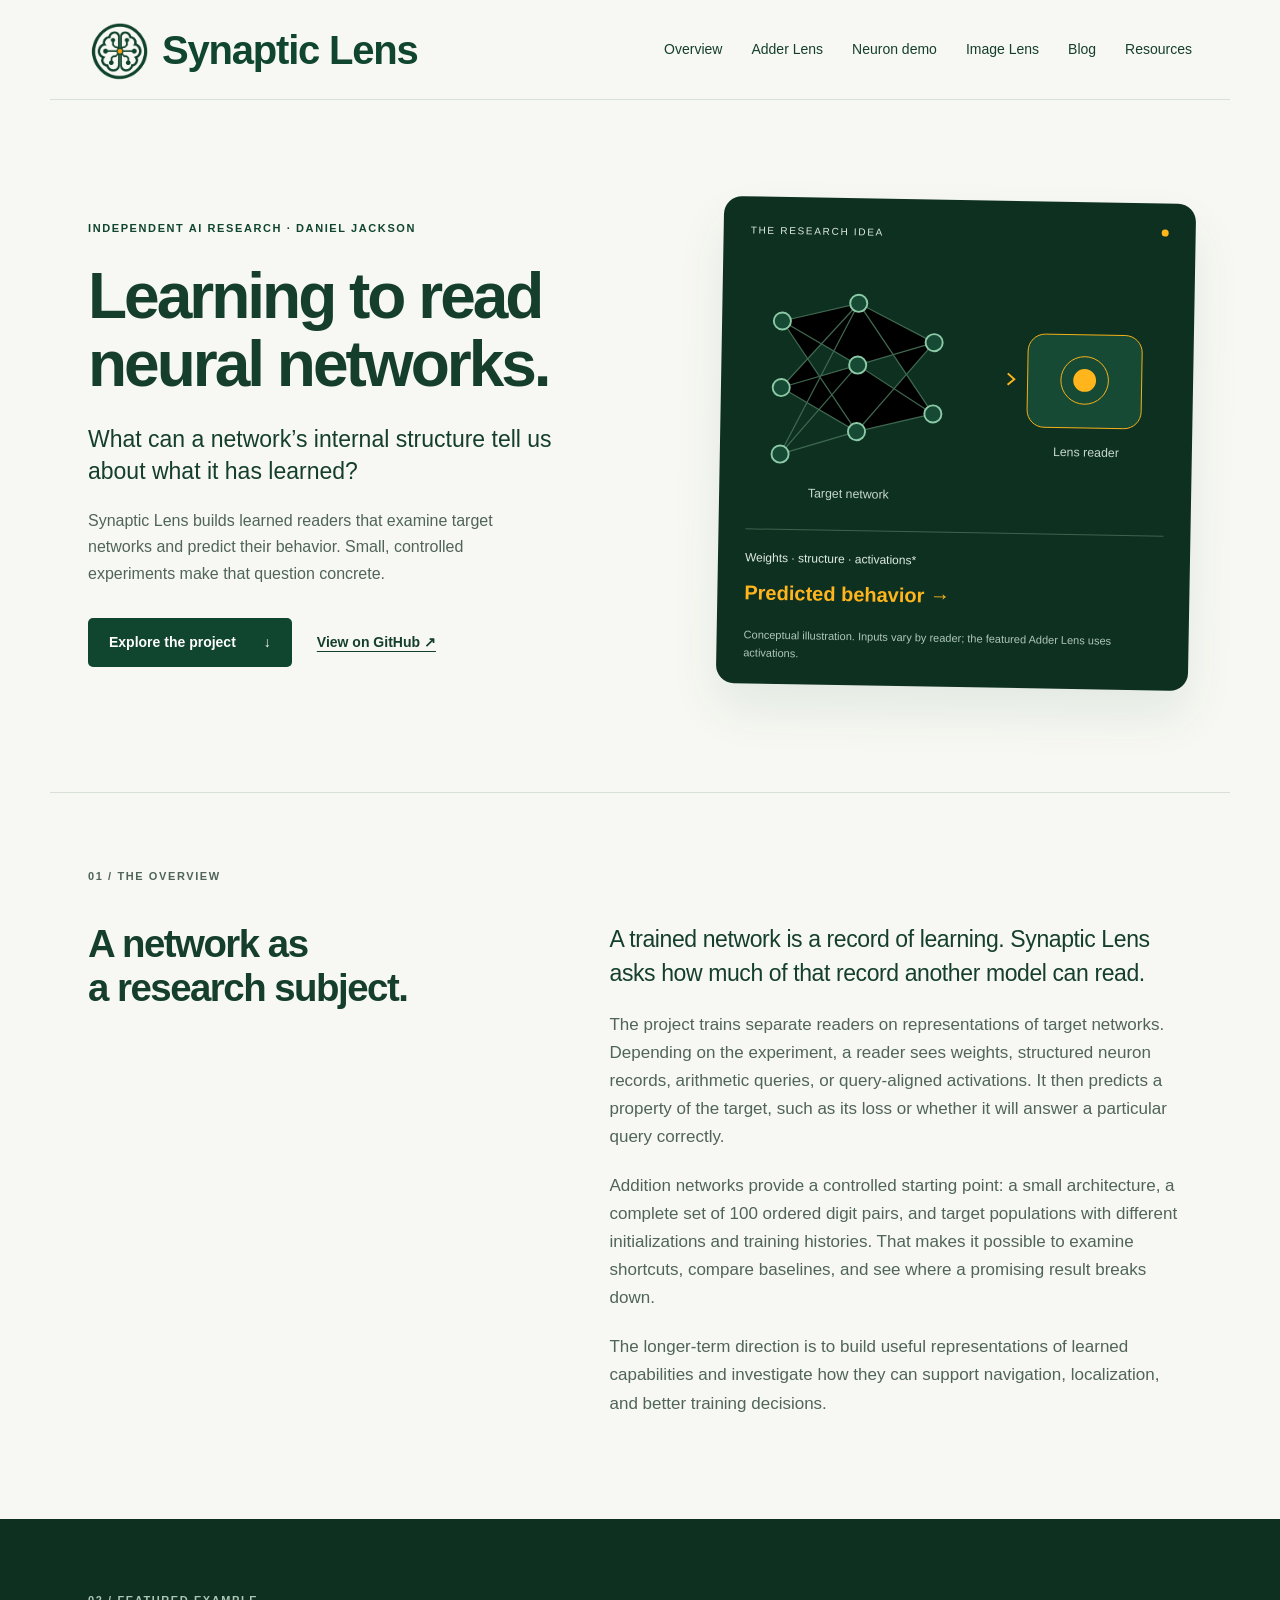
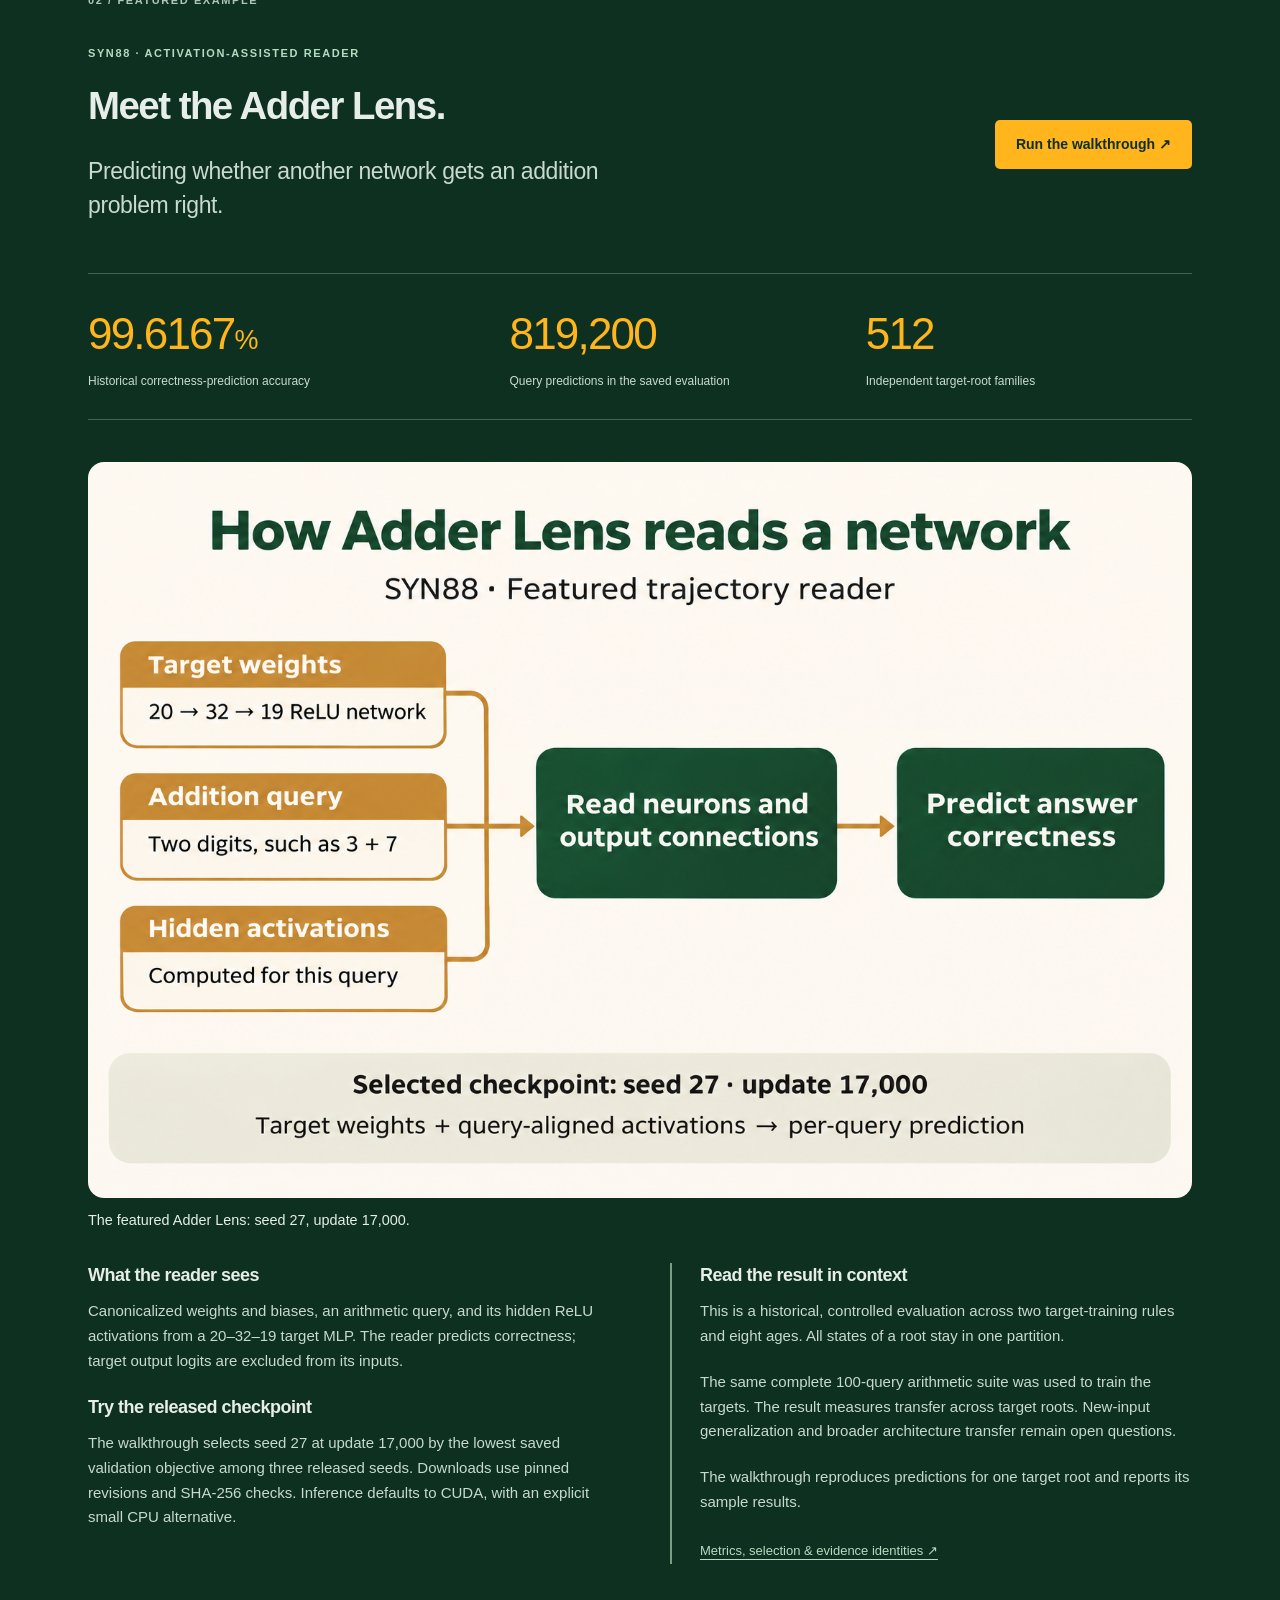
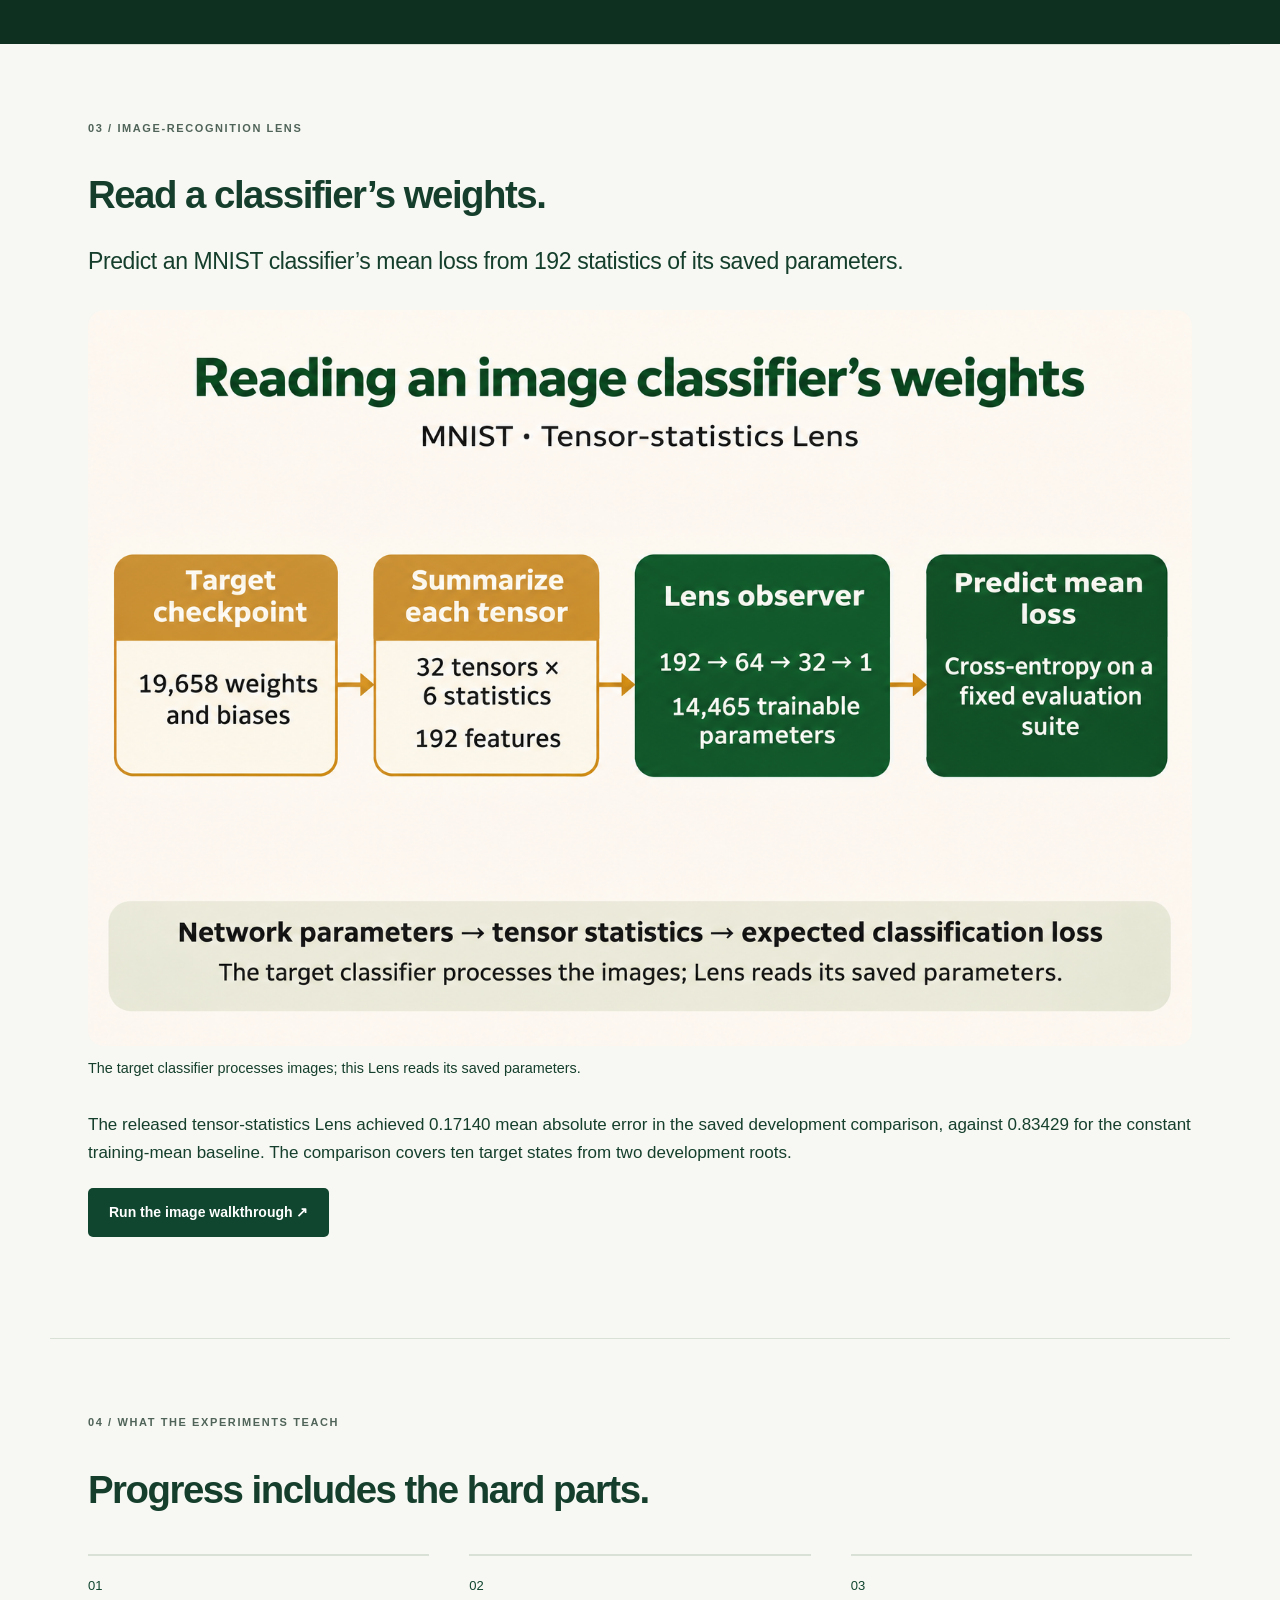
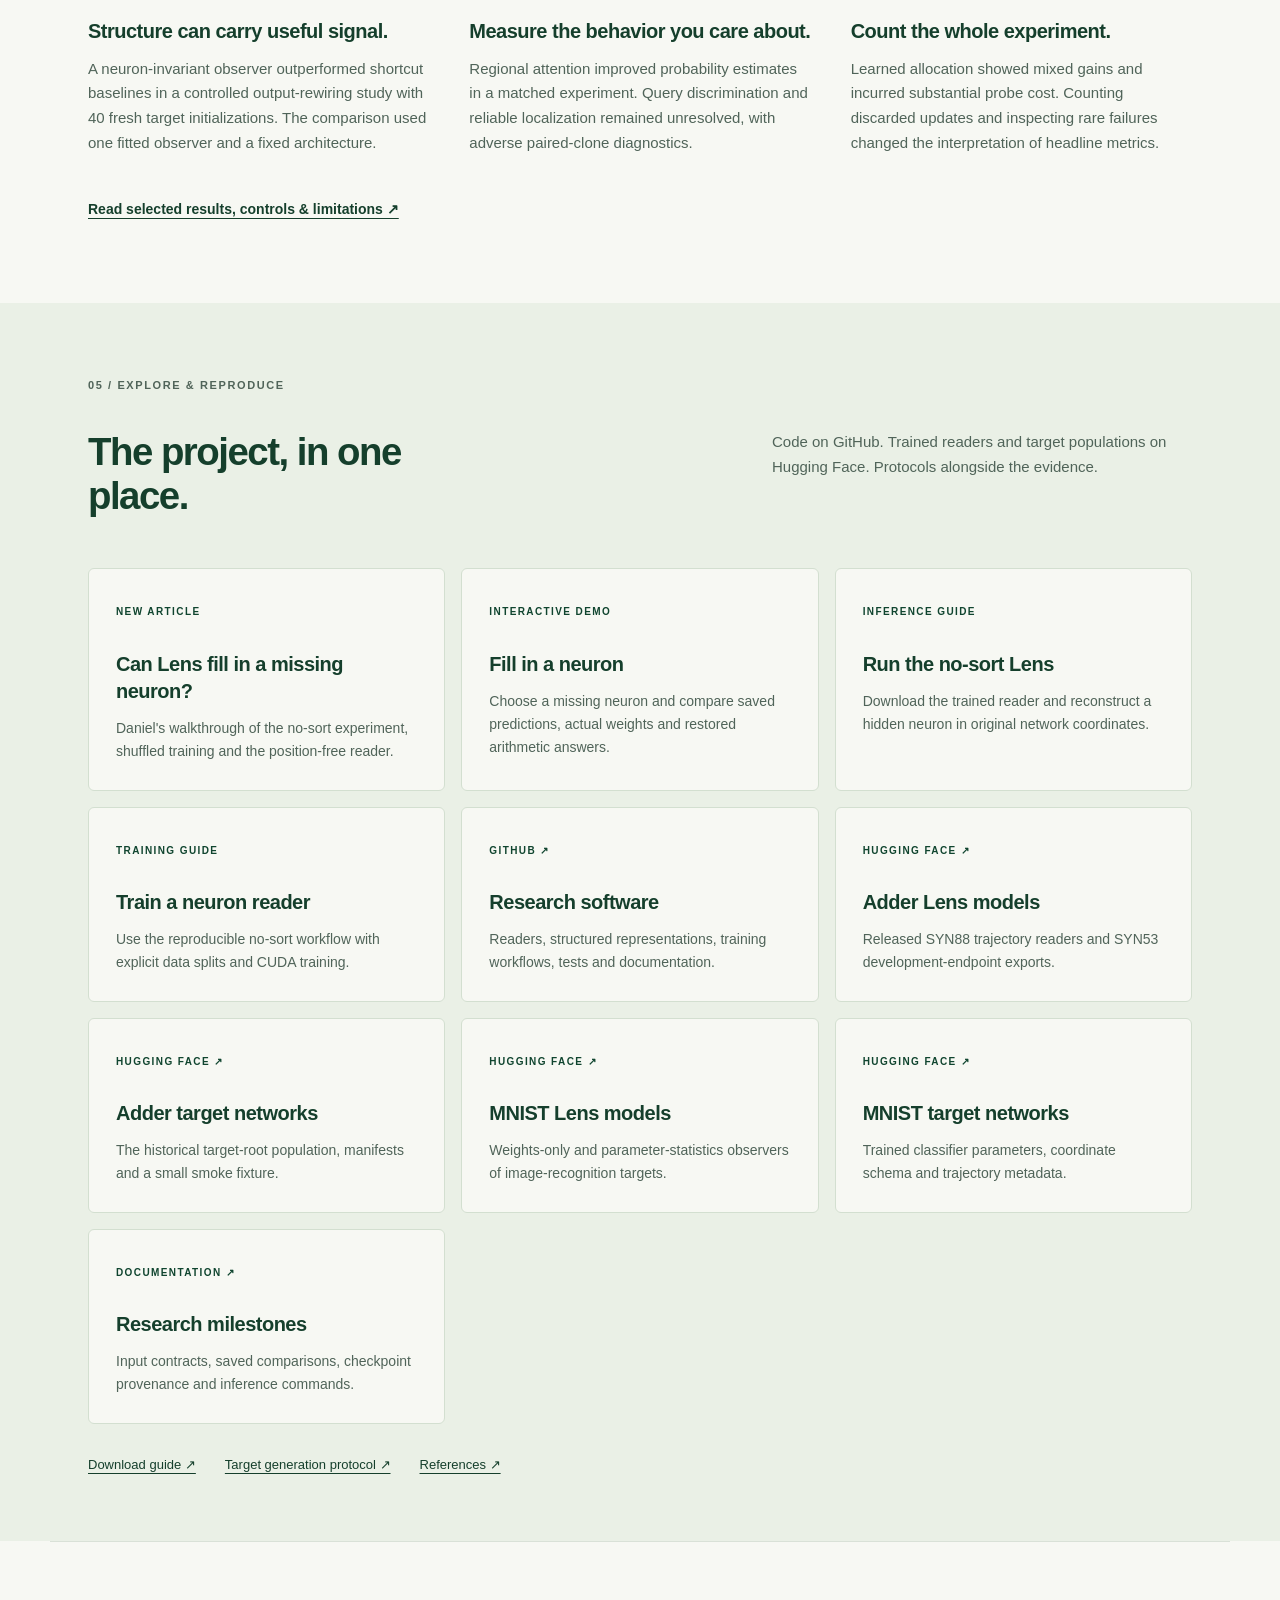
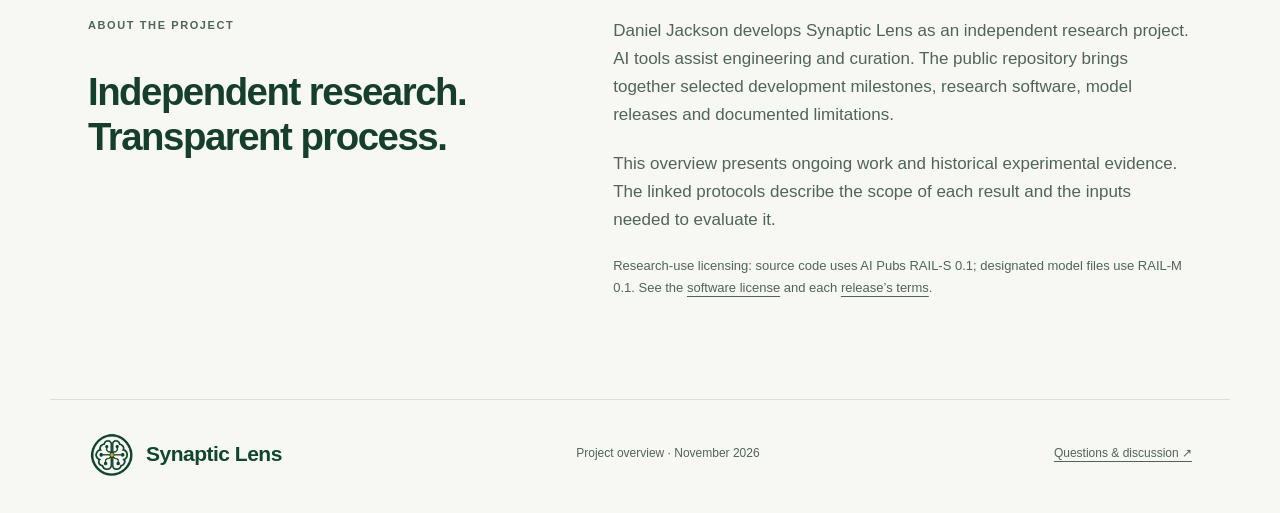
==== site/index.html @ a7ddbc0a "Move public website source, blog and demos into dedicated repository" ====
<!doctype html>
<html lang="en"><head><meta charset="utf-8"><meta name="viewport" content="width=device-width, initial-scale=1"><meta name="description" content="Synaptic Lens is Daniel Jackson’s independent research project studying what neural networks reveal about their own capabilities. Explore the research, trained readers, and reproducible examples."><meta name="theme-color" content="#10452f"><title>Synaptic Lens · Learning to read neural networks</title><link rel="icon" type="image/png" href="assets/synaptic-lens-dark-green-brain-logo.png"><link rel="stylesheet" href="assets/site.css?v=examples-1"><link rel="canonical" href="https://danielrjackson.github.io/synaptic-lens/">
<meta property="og:type" content="website">
<meta property="og:site_name" content="Synaptic Lens">
<meta property="og:title" content="Synaptic Lens · Learning to read neural networks">
<meta property="og:description" content="Independent AI research by Daniel Jackson. Explore learned readers, the Adder Lens example, trained models and reproducible experiments.">
<meta property="og:url" content="https://danielrjackson.github.io/synaptic-lens/">
<meta property="og:image" content="https://danielrjackson.github.io/synaptic-lens/assets/synaptic-lens-dark-green-brain-logo.png">
<meta property="og:image:type" content="image/png">
<meta property="og:image:width" content="1254">
<meta property="og:image:height" content="1254">
<meta property="og:image:alt" content="Synaptic Lens dark-green circuit brain with an amber center">
<meta name="twitter:card" content="summary">
<meta name="twitter:title" content="Synaptic Lens · Learning to read neural networks">
<meta name="twitter:description" content="Independent AI research, learned readers and reproducible Adder Lens experiments.">
<meta name="twitter:image" content="https://danielrjackson.github.io/synaptic-lens/assets/synaptic-lens-dark-green-brain-logo.png">
</head>
<body><a class="skip" href="#main">Skip to content</a>
<header class="wrap"><a class="brand" href="#"><img class="brand-logo" src="assets/synaptic-lens-dark-green-brain-logo.png" width="64" height="64" alt="">Synaptic Lens</a><nav aria-label="Main navigation"><a href="#overview">Overview</a><a href="#example">Adder Lens</a><a href="examples/no-sort-neuron.html">Neuron demo</a><a href="#image-example">Image Lens</a><a href="blog/">Blog</a><a href="#resources">Resources</a></nav></header>
<main id="main"><section class="hero wrap"><div><p class="eyebrow">INDEPENDENT AI RESEARCH · DANIEL JACKSON</p><h1>Learning to read<br>neural networks.</h1><p class="lead">What can a network’s internal structure tell us about what it has learned?</p><p class="intro">Synaptic Lens builds learned readers that examine target networks and predict their behavior. Small, controlled experiments make that question concrete.</p><div class="actions"><a class="button" href="#overview">Explore the project <span aria-hidden="true">↓</span></a><a class="text-link" href="https://github.com/danielrjackson/synaptic-lens">View on GitHub ↗</a></div></div>
<div class="diagram" aria-label="Conceptual diagram: target network weights and activations enter a Lens reader, which predicts target behavior"><div class="diagram-head"><span>THE RESEARCH IDEA</span><span class="dot"></span></div><svg viewBox="0 0 440 270" role="img" aria-label="An illustrative network and a separate reader"><defs><linearGradient id="line"><stop stop-color="#8cc9a6"/><stop offset="1" stop-color="#ffb51b"/></linearGradient></defs><g stroke="#3f6850" stroke-width="1.3"><path d="M35 60L115 40 195 80M35 60L115 105 195 80M35 60L115 175 195 80M35 130L115 40 195 155M35 130L115 105 195 155M35 130L115 175 195 155M35 200L115 40M35 200L115 105M35 200L115 175"/></g><g fill="#164a34" stroke="#8cc9a6" stroke-width="2"><circle cx="35" cy="60" r="9"/><circle cx="35" cy="130" r="9"/><circle cx="35" cy="200" r="9"/><circle cx="115" cy="40" r="9"/><circle cx="115" cy="105" r="9"/><circle cx="115" cy="175" r="9"/><circle cx="195" cy="80" r="9"/><circle cx="195" cy="155" r="9"/></g><path d="M223 117H278" stroke="url(#line)" stroke-width="2"/><path d="M273 111L280 117 273 123" fill="none" stroke="#ffb51b" stroke-width="2"/><rect x="294" y="69" width="120" height="98" rx="18" fill="#164a34" stroke="#ffb51b"/><circle cx="354" cy="117" r="25" fill="none" stroke="#ffb51b"/><circle cx="354" cy="117" r="12" fill="#ffb51b"/><g fill="#c8d9cd" font-family="Arial,sans-serif" font-size="13"><text x="65" y="245">Target network</text><text x="322" y="197">Lens reader</text></g></svg><div class="signal"><span>Weights · structure · activations*</span><strong>Predicted behavior →</strong></div><p class="diagram-note">Conceptual illustration. Inputs vary by reader; the featured Adder Lens uses activations.</p></div></section>
<section id="overview" class="section wrap"><div class="section-label">01 / THE OVERVIEW</div><div class="editorial"><h2>A network as<br>a research subject.</h2><div><p class="large">A trained network is a record of learning. Synaptic Lens asks how much of that record another model can read.</p><p>The project trains separate readers on representations of target networks. Depending on the experiment, a reader sees weights, structured neuron records, arithmetic queries, or query-aligned activations. It then predicts a property of the target, such as its loss or whether it will answer a particular query correctly.</p><p>Addition networks provide a controlled starting point: a small architecture, a complete set of 100 ordered digit pairs, and target populations with different initializations and training histories. That makes it possible to examine shortcuts, compare baselines, and see where a promising result breaks down.</p><p>The longer-term direction is to build useful representations of learned capabilities and investigate how they can support navigation, localization, and better training decisions.</p></div></div></section>
<section id="example" class="feature"><div class="wrap"><div class="section-label">02 / FEATURED EXAMPLE</div><div class="feature-top"><div><p class="eyebrow">SYN88 · ACTIVATION-ASSISTED READER</p><h2>Meet the Adder Lens.</h2><p class="large">Predicting whether another network gets an addition problem right.</p></div><a class="button light" href="https://github.com/danielrjackson/synaptic-lens/blob/main/docs/ADDER_EXAMPLE.md">Run the walkthrough ↗</a></div><div class="stats"><div><strong>99.6167<span>%</span></strong><p>Historical correctness-prediction accuracy</p></div><div><strong>819,200</strong><p>Query predictions in the saved evaluation</p></div><div><strong>512</strong><p>Independent target-root families</p></div></div><figure class="workflow"><img src="assets/adder-lens-workflow.png" width="1536" height="1024" loading="lazy" alt="Target weights, an addition query and query-aligned hidden activations enter the SYN88 reader, which predicts answer correctness."><figcaption>The featured Adder Lens: seed 27, update 17,000.</figcaption></figure><div class="feature-details"><div><h3>What the reader sees</h3><p>Canonicalized weights and biases, an arithmetic query, and its hidden ReLU activations from a 20–32–19 target MLP. The reader predicts correctness; target output logits are excluded from its inputs.</p><h3>Try the released checkpoint</h3><p>The walkthrough selects seed 27 at update 17,000 by the lowest saved validation objective among three released seeds. Downloads use pinned revisions and SHA-256 checks. Inference defaults to CUDA, with an explicit small CPU alternative.</p></div><aside class="scope"><h3>Read the result in context</h3><p>This is a historical, controlled evaluation across two target-training rules and eight ages. All states of a root stay in one partition.</p><p>The same complete 100-query arithmetic suite was used to train the targets. The result measures transfer across target roots. New-input generalization and broader architecture transfer remain open questions.</p><p>The walkthrough reproduces predictions for one target root and reports its sample results.</p><a href="https://github.com/danielrjackson/synaptic-lens/blob/main/docs/ADDER_EXAMPLE.md#historical-benchmark-evidence">Metrics, selection &amp; evidence identities ↗</a></aside></div></div></section>
<section id="image-example" class="section wrap"><div class="section-label">03 / IMAGE-RECOGNITION LENS</div><h2>Read a classifier’s weights.</h2><p class="large">Predict an MNIST classifier’s mean loss from 192 statistics of its saved parameters.</p><figure class="workflow"><img src="assets/mnist-statistics-workflow.png" width="1536" height="1024" loading="lazy" alt="A classifier’s 32 parameter tensors become 192 statistics. A 192–64–32–1 Lens predicts mean cross-entropy on a fixed evaluation suite."><figcaption>The target classifier processes images; this Lens reads its saved parameters.</figcaption></figure><p>The released tensor-statistics Lens achieved 0.17140 mean absolute error in the saved development comparison, against 0.83429 for the constant training-mean baseline. The comparison covers ten target states from two development roots.</p><p><a class="button" href="https://github.com/danielrjackson/synaptic-lens/blob/main/docs/IMAGE_EXAMPLE.md">Run the image walkthrough ↗</a></p></section>
<section class="section wrap"><div class="section-label">04 / WHAT THE EXPERIMENTS TEACH</div><h2>Progress includes the hard parts.</h2><div class="findings"><article><span class="number">01</span><h3>Structure can carry useful signal.</h3><p>A neuron-invariant observer outperformed shortcut baselines in a controlled output-rewiring study with 40 fresh target initializations. The comparison used one fitted observer and a fixed architecture.</p></article><article><span class="number">02</span><h3>Measure the behavior you care about.</h3><p>Regional attention improved probability estimates in a matched experiment. Query discrimination and reliable localization remained unresolved, with adverse paired-clone diagnostics.</p></article><article><span class="number">03</span><h3>Count the whole experiment.</h3><p>Learned allocation showed mixed gains and incurred substantial probe cost. Counting discarded updates and inspecting rare failures changed the interpretation of headline metrics.</p></article></div><a class="text-link" href="https://github.com/danielrjackson/synaptic-lens/blob/main/docs/RESULTS.md">Read selected results, controls &amp; limitations ↗</a></section>
<section id="resources" class="resources"><div class="wrap"><div class="section-label">05 / EXPLORE &amp; REPRODUCE</div><div class="resource-header"><h2>The project, in one place.</h2><p>Code on GitHub. Trained readers and target populations on Hugging Face. Protocols alongside the evidence.</p></div><div class="resource-grid"><a class="resource" href="blog/filling-in-a-neuron.html"><span>NEW ARTICLE</span><h3>Can Lens fill in a missing neuron?</h3><p>Daniel's walkthrough of the no-sort experiment, shuffled training and the position-free reader.</p></a><a class="resource" href="examples/no-sort-neuron.html"><span>INTERACTIVE DEMO</span><h3>Fill in a neuron</h3><p>Choose a missing neuron and compare saved predictions, actual weights and restored arithmetic answers.</p></a><a class="resource" href="https://github.com/danielrjackson/synaptic-lens/blob/main/docs/NEURON_COMPLETION.md"><span>INFERENCE GUIDE</span><h3>Run the no-sort Lens</h3><p>Download the trained reader and reconstruct a hidden neuron in original network coordinates.</p></a><a class="resource" href="https://github.com/danielrjackson/synaptic-lens/blob/main/docs/TRAIN_NEURON_COMPLETION.md"><span>TRAINING GUIDE</span><h3>Train a neuron reader</h3><p>Use the reproducible no-sort workflow with explicit data splits and CUDA training.</p></a><a class="resource" href="https://github.com/danielrjackson/synaptic-lens"><span>GITHUB ↗</span><h3>Research software</h3><p>Readers, structured representations, training workflows, tests and documentation.</p></a><a class="resource" href="https://huggingface.co/danielrjackson/synaptic-lens-adder"><span>HUGGING FACE ↗</span><h3>Adder Lens models</h3><p>Released SYN88 trajectory readers and SYN53 development-endpoint exports.</p></a><a class="resource" href="https://huggingface.co/danielrjackson/synaptic-lens-targets-adder"><span>HUGGING FACE ↗</span><h3>Adder target networks</h3><p>The historical target-root population, manifests and a small smoke fixture.</p></a><a class="resource" href="https://huggingface.co/danielrjackson/synaptic-lens-mnist"><span>HUGGING FACE ↗</span><h3>MNIST Lens models</h3><p>Weights-only and parameter-statistics observers of image-recognition targets.</p></a><a class="resource" href="https://huggingface.co/danielrjackson/synaptic-lens-targets-mnist"><span>HUGGING FACE ↗</span><h3>MNIST target networks</h3><p>Trained classifier parameters, coordinate schema and trajectory metadata.</p></a><a class="resource" href="https://github.com/danielrjackson/synaptic-lens/blob/main/docs/milestones/README.md"><span>DOCUMENTATION ↗</span><h3>Research milestones</h3><p>Input contracts, saved comparisons, checkpoint provenance and inference commands.</p></a></div><div class="small-links"><a href="https://github.com/danielrjackson/synaptic-lens/blob/main/docs/DOWNLOADS.md">Download guide ↗</a><a href="https://github.com/danielrjackson/synaptic-lens/blob/main/docs/milestones/syn88-generation.md">Target generation protocol ↗</a><a href="https://github.com/danielrjackson/synaptic-lens/blob/main/docs/REFERENCES.md">References ↗</a></div></div></section>
<section class="section wrap about"><div><div class="section-label">ABOUT THE PROJECT</div><h2>Independent research.<br>Transparent process.</h2></div><div><p>Daniel Jackson develops Synaptic Lens as an independent research project. AI tools assist engineering and curation. The public repository brings together selected development milestones, research software, model releases and documented limitations.</p><p>This overview presents ongoing work and historical experimental evidence. The linked protocols describe the scope of each result and the inputs needed to evaluate it.</p><p class="license">Research-use licensing: source code uses AI Pubs RAIL-S 0.1; designated model files use RAIL-M 0.1. See the <a href="https://github.com/danielrjackson/synaptic-lens/blob/main/LICENSE.md">software license</a> and each <a href="https://github.com/danielrjackson/synaptic-lens/blob/main/docs/ARTIFACTS.md">release’s terms</a>.</p></div></section></main>
<footer class="wrap"><a class="brand" href="#"><img class="brand-logo" src="assets/synaptic-lens-dark-green-brain-logo.png" width="64" height="64" alt="">Synaptic Lens</a><span>Project overview · November 2026</span><a href="https://github.com/danielrjackson/synaptic-lens/issues">Questions &amp; discussion ↗</a></footer>
</body></html>
---- site/assets/site.css ----
:root{--ink:#153f2c;--muted:#506459;--paper:#f7f8f3;--line:#d9e1d7;--teal:#10452f;--dark:#0d3021;--mint:#b5dcc1;--lime:#ffb51b}*{box-sizing:border-box}html{scroll-behavior:smooth;scroll-padding-top:30px}body{margin:0;background:var(--paper);color:var(--ink);font-family:Arial,Helvetica,sans-serif;font-size:17px;line-height:1.65}a{color:inherit;text-underline-offset:4px}a:focus-visible{outline:3px solid #cb8318;outline-offset:5px}.wrap{max-width:1180px;margin:auto;padding-left:38px;padding-right:38px}header{display:flex;align-items:center;justify-content:space-between;min-height:100px;border-bottom:1px solid var(--line);gap:24px}.brand{font-weight:700;letter-spacing:-.5px;font-size:21px;text-decoration:none;white-space:nowrap}.mark{color:var(--teal);font-size:30px;vertical-align:-2px;margin-right:6px}nav{display:flex;gap:29px;font-size:14px}nav a{text-decoration:none}nav a:hover,.text-link:hover{color:var(--teal)}.hero{display:grid;grid-template-columns:1.2fr 1fr;gap:65px;align-items:center;padding-top:100px;padding-bottom:105px}.eyebrow,.section-label{font-size:11px;font-weight:700;letter-spacing:1.6px;line-height:1.6}.eyebrow{color:var(--teal)}h1{font-size:clamp(44px,5vw,64px);letter-spacing:-3px;line-height:1.07;margin:24px 0}h2{font-size:clamp(31px,3vw,40px);letter-spacing:-1.5px;line-height:1.15;margin:0 0 26px}h3{font-size:20px;letter-spacing:-.5px;line-height:1.35;margin:0 0 12px}p{margin:0 0 21px}.lead{font-size:23px;line-height:1.4;max-width:480px}.intro{font-size:16px;color:var(--muted);max-width:450px}.actions{display:flex;align-items:center;gap:25px;margin-top:31px;flex-wrap:wrap}.button{display:inline-flex;gap:28px;align-items:center;justify-content:center;padding:13px 21px;border-radius:5px;background:var(--ink);color:white;text-decoration:none;font-size:14px;font-weight:700}.button:hover{background:var(--teal)}.text-link{font-size:14px;font-weight:700}.diagram{background:var(--dark);border-radius:18px;color:#e1ece3;padding:26px 27px 22px;box-shadow:0 25px 50px #10452f15;transform:rotate(1deg)}.diagram-head{font-size:10px;letter-spacing:1.7px;display:flex;justify-content:space-between}.dot{height:7px;width:7px;background:var(--lime);border-radius:50%}.diagram svg{width:100%;margin-top:24px}.signal{border-top:1px solid #3f624d;padding-top:19px;display:flex;flex-direction:column;gap:8px;font-size:12px}.signal strong{font-size:20px;color:var(--lime)}.diagram-note{font-size:11px;color:#b0c6b7;margin:16px 0 0}.section{padding-top:75px;padding-bottom:80px;border-top:1px solid var(--line)}.section-label{color:var(--muted);margin-bottom:36px}.editorial{display:grid;grid-template-columns:1fr 1.35fr;gap:90px}.editorial p,.about p{color:var(--muted)}.large{font-size:23px;line-height:1.48;letter-spacing:-.4px}.editorial .large{color:var(--ink)}.feature{background:var(--dark);color:#e7eee9;padding:73px 0 80px}.feature .section-label{color:#afc5b6}.feature .eyebrow{color:var(--mint)}.feature-top{display:flex;gap:35px;align-items:center;justify-content:space-between}.feature-top .large{max-width:560px;color:#c9dace}.light{background:var(--lime);color:var(--dark);white-space:nowrap}.light:hover{background:var(--mint)}.stats{display:grid;grid-template-columns:1.2fr 1fr 1fr;border-top:1px solid #43654f;border-bottom:1px solid #43654f;margin:30px 0 42px;padding:29px 0;gap:30px}.stats strong{font-size:44px;letter-spacing:-1.8px;color:var(--lime);font-weight:500;line-height:1.4}.stats strong span{font-size:27px}.stats p{font-size:12px;line-height:1.5;color:#cadbcf;margin:7px 0 0}.feature-details{display:grid;grid-template-columns:1fr 1fr;gap:60px}.feature-details p{font-size:15px;color:#c8dace}.feature-details h3{font-size:18px}.scope{border-left:2px solid #789f85;padding-left:28px}.scope a{font-size:13px;color:var(--mint)}.findings{display:grid;grid-template-columns:repeat(3,1fr);gap:40px;margin:42px 0 18px}.number{display:block;color:var(--teal);font-size:13px;margin-bottom:21px;border-top:2px solid var(--line);padding-top:19px}.findings p{font-size:15px;color:var(--muted)}.resources{background:#eaf0e6;padding:74px 0 65px}.resource-header{display:flex;gap:70px;justify-content:space-between;align-items:start}.resource-header h2{max-width:400px}.resource-header p{max-width:420px;color:var(--muted);font-size:15px}.resource-grid{display:grid;grid-template-columns:repeat(3,1fr);gap:16px;margin-top:24px}.resource{display:block;padding:27px;background:var(--paper);border:1px solid #d3dfd0;text-decoration:none;border-radius:6px;transition:transform .15s,border-color .15s}.resource:hover{transform:translateY(-3px);border-color:var(--teal)}.resource span{font-size:10px;font-weight:700;letter-spacing:1.4px;color:var(--teal)}.resource h3{margin-top:26px}.resource p{font-size:14px;color:var(--muted);margin:0}.small-links{display:flex;gap:29px;flex-wrap:wrap;margin-top:30px;font-size:13px}.about{display:grid;grid-template-columns:1fr 1.3fr;gap:80px}.license{font-size:13px}footer{border-top:1px solid var(--line);display:flex;justify-content:space-between;align-items:center;gap:20px;padding-top:30px;padding-bottom:35px}footer span,footer>a:last-child{font-size:12px;color:var(--muted)}.skip{position:absolute;left:20px;top:-80px;padding:8px;background:white;z-index:2}.skip:focus{top:10px}@media(max-width:850px){.hero{gap:35px;padding-top:65px;padding-bottom:65px}.wrap{padding-left:25px;padding-right:25px}h1{letter-spacing:-2px}.editorial{gap:40px}.feature-top{display:block}.feature-top .button{margin:4px 0 15px}.feature-details{gap:35px}.resource-grid{grid-template-columns:repeat(2,1fr)}.stats strong{font-size:34px}.about{gap:40px}.diagram{padding:20px}.findings{gap:25px}}@media(max-width:620px){body{font-size:16px}header{min-height:112px;flex-direction:column;align-items:flex-start;justify-content:center;gap:12px}nav{gap:25px;font-size:13px}.hero{grid-template-columns:1fr;gap:42px;padding-top:43px;padding-bottom:54px}h1{font-size:48px}.lead{font-size:22px}.diagram{transform:none;max-width:440px;width:100%}.editorial,.feature-details,.about{grid-template-columns:1fr;gap:14px}.section{padding-top:49px;padding-bottom:49px}.section-label{margin-bottom:27px}.feature{padding:50px 0}.stats{grid-template-columns:1fr;gap:22px;padding:22px 0}.stats>div{display:flex;gap:20px;align-items:center;justify-content:space-between}.stats strong{font-size:36px;white-space:nowrap}.stats p{max-width:145px;margin:0}.scope{margin-top:14px;padding-left:20px}.findings{grid-template-columns:1fr;gap:10px;margin-top:29px}.number{margin-bottom:14px}.resource-header{display:block}.resource-grid{grid-template-columns:1fr}.resources{padding:49px 0}.resource{padding:23px}.resource h3{margin-top:16px}.small-links{gap:16px;flex-direction:column}footer{align-items:flex-start;flex-direction:column;padding-top:25px;padding-bottom:28px}.large{font-size:21px}}@media(prefers-reduced-motion:reduce){html{scroll-behavior:auto}.resource{transition:none}}

/* The approved brain mark establishes the forest-green and amber identity. */
.brand{display:inline-flex;align-items:center;gap:10px;color:var(--teal)}.brand-logo{display:block;width:64px;height:64px;object-fit:contain;flex:none}footer .brand-logo{width:48px;height:48px}.button{background:var(--teal)}.button:hover{background:#1b6242}.button.light{background:var(--lime);color:var(--dark)}.button.light:hover{background:#ffd16b}a:focus-visible{outline-color:#a55e00}@media(max-width:620px){header{padding-top:14px;padding-bottom:17px}.brand-logo{width:52px;height:52px}}
/* Balance the wordmark with the full-size brain logo. */
header .brand{font-size:40px;line-height:1.1;letter-spacing:-1.2px}@media(max-width:850px){header{gap:18px}header .brand{font-size:34px}nav{gap:20px}}@media(max-width:620px){header .brand{font-size:32px;letter-spacing:-.9px}}

.workflow { margin: 2rem 0; }
.workflow img { display: block; width: 100%; height: auto; border-radius: 16px; }
.workflow figcaption { margin-top: .75rem; font-size: .9rem; line-height: 1.5; }

nav { flex-wrap: wrap; }
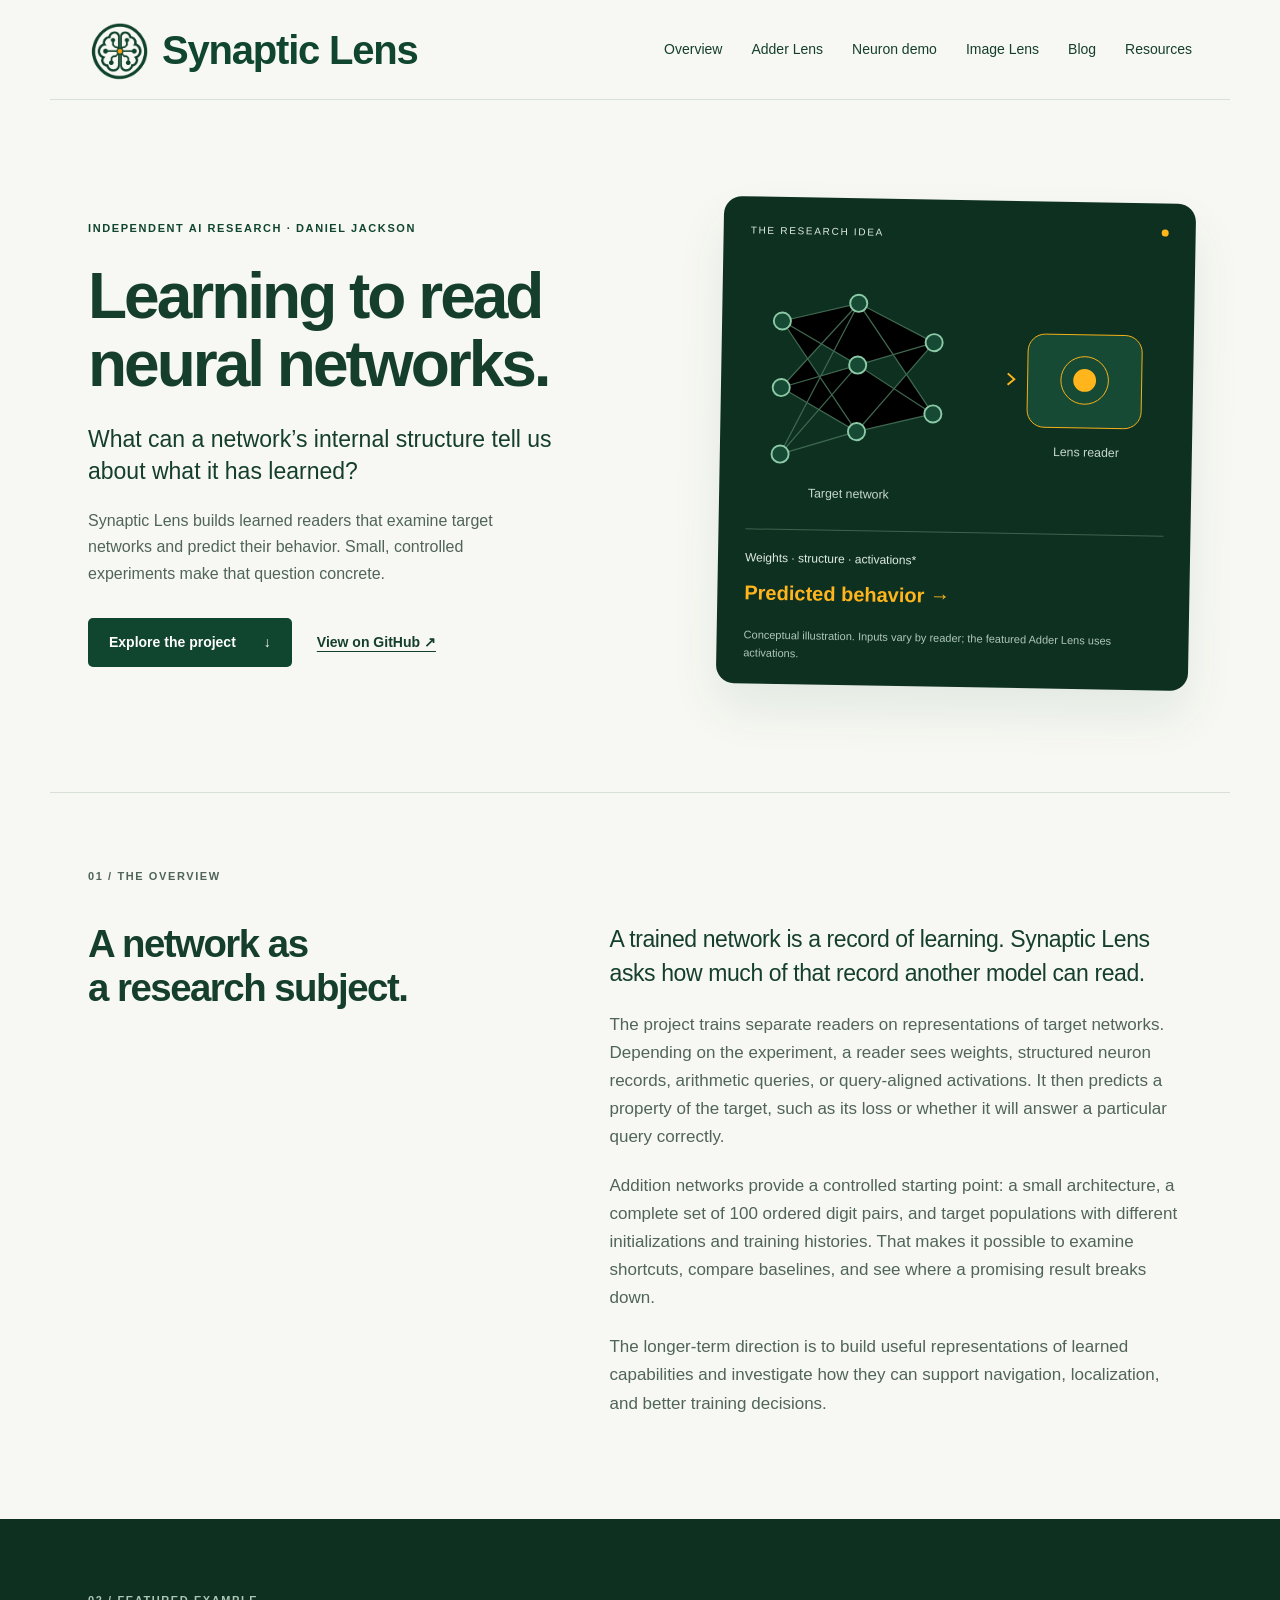
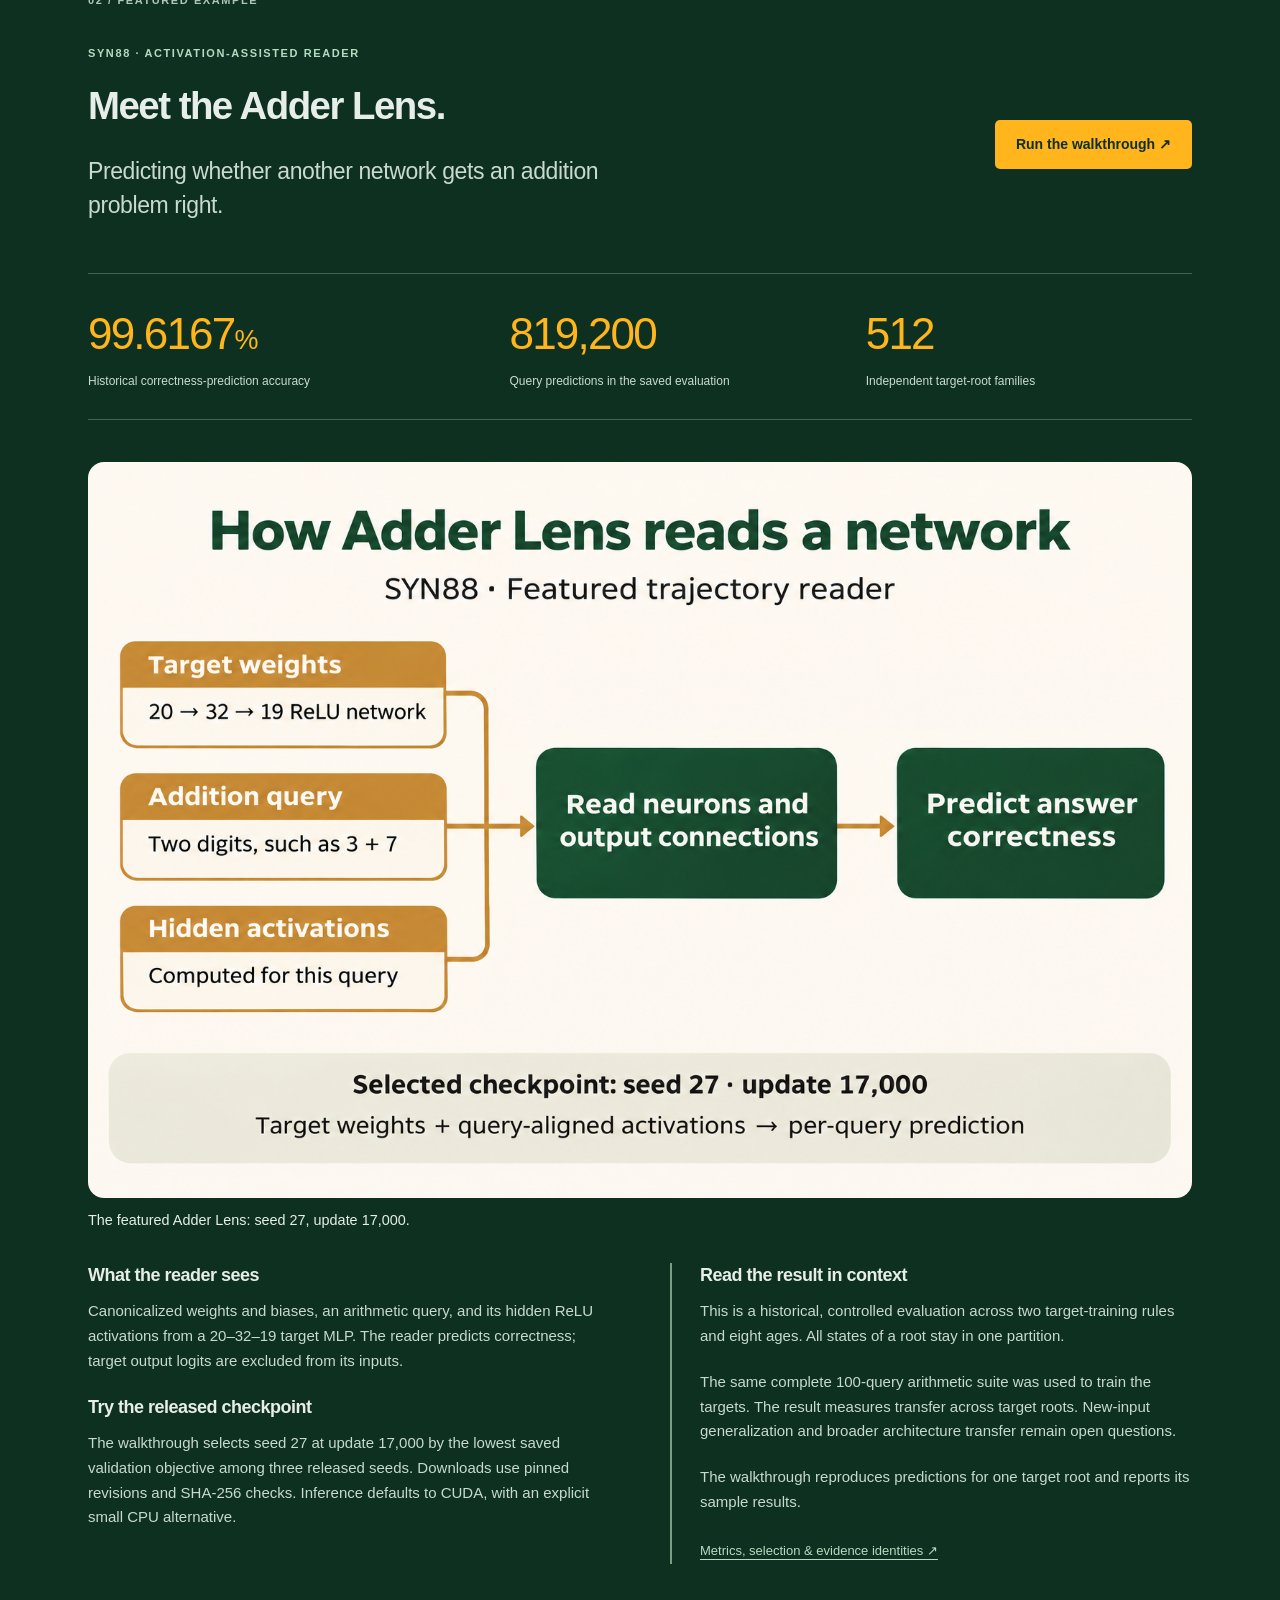
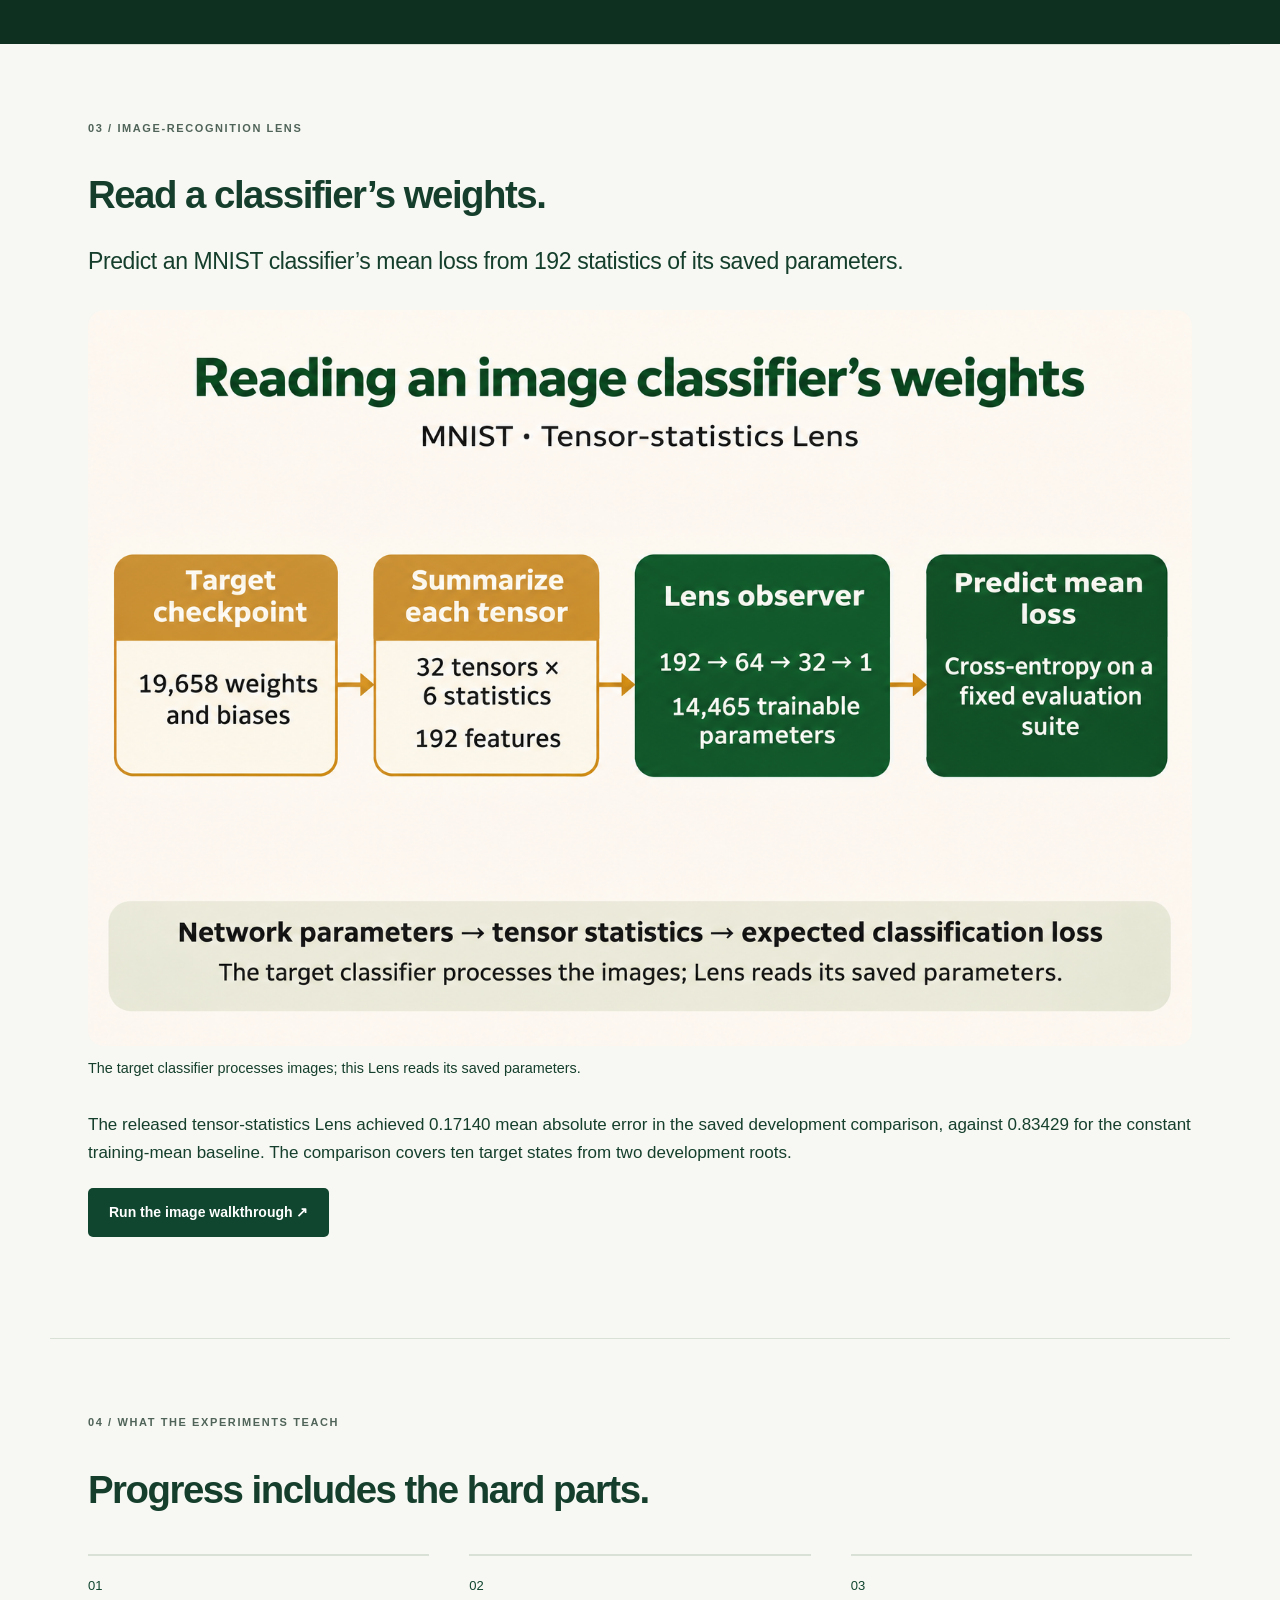
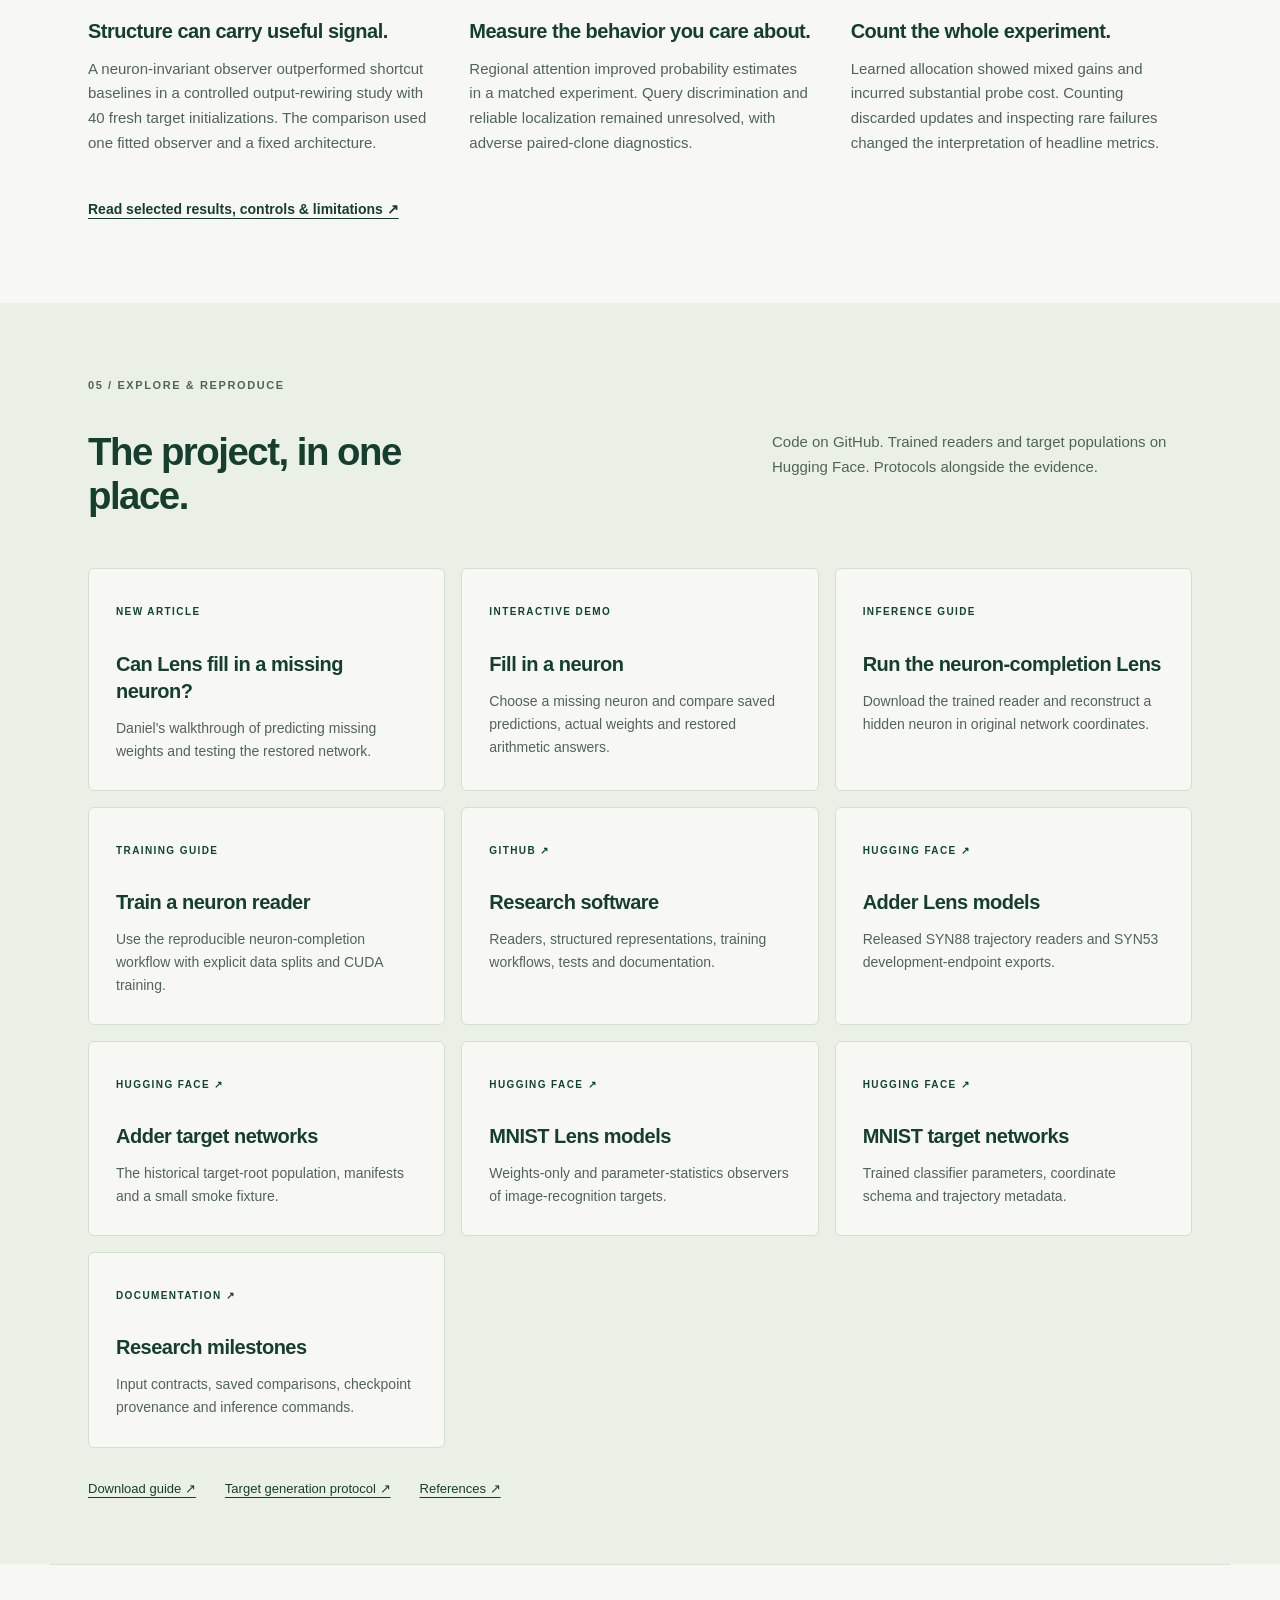
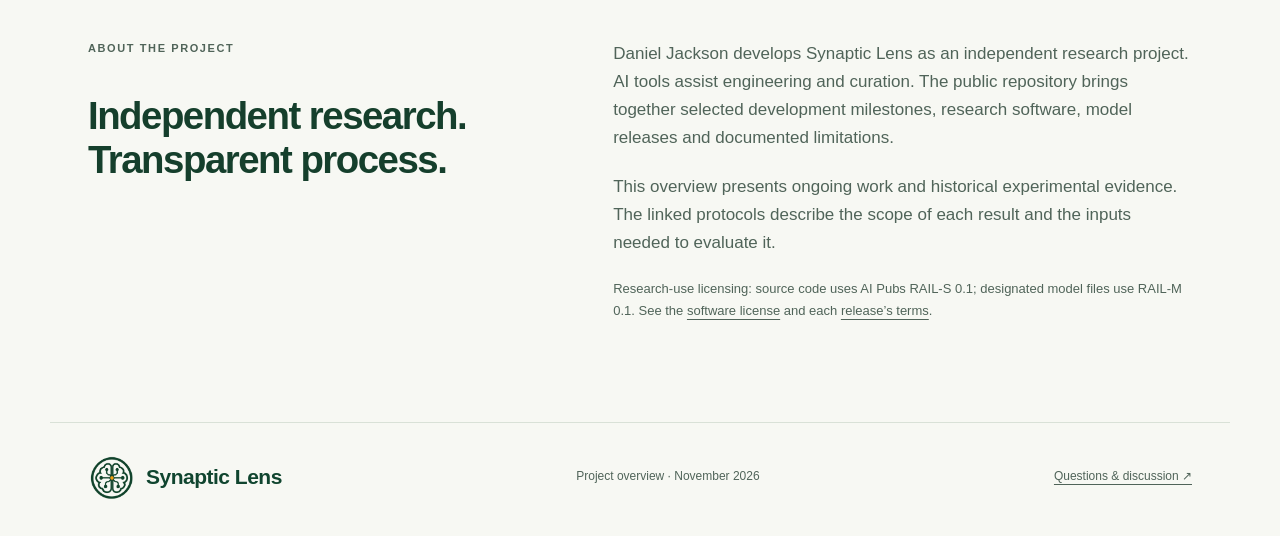
==== commit 511e0033: "Name public demo for neuron prediction and preserve old links" ====
--- a/site/index.html
+++ b/site/index.html
@@ -16,14 +16,14 @@
 <meta name="twitter:image" content="https://danielrjackson.github.io/synaptic-lens/assets/synaptic-lens-dark-green-brain-logo.png">
 </head>
 <body><a class="skip" href="#main">Skip to content</a>
-<header class="wrap"><a class="brand" href="#"><img class="brand-logo" src="assets/synaptic-lens-dark-green-brain-logo.png" width="64" height="64" alt="">Synaptic Lens</a><nav aria-label="Main navigation"><a href="#overview">Overview</a><a href="#example">Adder Lens</a><a href="examples/no-sort-neuron.html">Neuron demo</a><a href="#image-example">Image Lens</a><a href="blog/">Blog</a><a href="#resources">Resources</a></nav></header>
+<header class="wrap"><a class="brand" href="#"><img class="brand-logo" src="assets/synaptic-lens-dark-green-brain-logo.png" width="64" height="64" alt="">Synaptic Lens</a><nav aria-label="Main navigation"><a href="#overview">Overview</a><a href="#example">Adder Lens</a><a href="examples/neuron-completion.html">Neuron demo</a><a href="#image-example">Image Lens</a><a href="blog/">Blog</a><a href="#resources">Resources</a></nav></header>
 <main id="main"><section class="hero wrap"><div><p class="eyebrow">INDEPENDENT AI RESEARCH · DANIEL JACKSON</p><h1>Learning to read<br>neural networks.</h1><p class="lead">What can a network’s internal structure tell us about what it has learned?</p><p class="intro">Synaptic Lens builds learned readers that examine target networks and predict their behavior. Small, controlled experiments make that question concrete.</p><div class="actions"><a class="button" href="#overview">Explore the project <span aria-hidden="true">↓</span></a><a class="text-link" href="https://github.com/danielrjackson/synaptic-lens">View on GitHub ↗</a></div></div>
 <div class="diagram" aria-label="Conceptual diagram: target network weights and activations enter a Lens reader, which predicts target behavior"><div class="diagram-head"><span>THE RESEARCH IDEA</span><span class="dot"></span></div><svg viewBox="0 0 440 270" role="img" aria-label="An illustrative network and a separate reader"><defs><linearGradient id="line"><stop stop-color="#8cc9a6"/><stop offset="1" stop-color="#ffb51b"/></linearGradient></defs><g stroke="#3f6850" stroke-width="1.3"><path d="M35 60L115 40 195 80M35 60L115 105 195 80M35 60L115 175 195 80M35 130L115 40 195 155M35 130L115 105 195 155M35 130L115 175 195 155M35 200L115 40M35 200L115 105M35 200L115 175"/></g><g fill="#164a34" stroke="#8cc9a6" stroke-width="2"><circle cx="35" cy="60" r="9"/><circle cx="35" cy="130" r="9"/><circle cx="35" cy="200" r="9"/><circle cx="115" cy="40" r="9"/><circle cx="115" cy="105" r="9"/><circle cx="115" cy="175" r="9"/><circle cx="195" cy="80" r="9"/><circle cx="195" cy="155" r="9"/></g><path d="M223 117H278" stroke="url(#line)" stroke-width="2"/><path d="M273 111L280 117 273 123" fill="none" stroke="#ffb51b" stroke-width="2"/><rect x="294" y="69" width="120" height="98" rx="18" fill="#164a34" stroke="#ffb51b"/><circle cx="354" cy="117" r="25" fill="none" stroke="#ffb51b"/><circle cx="354" cy="117" r="12" fill="#ffb51b"/><g fill="#c8d9cd" font-family="Arial,sans-serif" font-size="13"><text x="65" y="245">Target network</text><text x="322" y="197">Lens reader</text></g></svg><div class="signal"><span>Weights · structure · activations*</span><strong>Predicted behavior →</strong></div><p class="diagram-note">Conceptual illustration. Inputs vary by reader; the featured Adder Lens uses activations.</p></div></section>
 <section id="overview" class="section wrap"><div class="section-label">01 / THE OVERVIEW</div><div class="editorial"><h2>A network as<br>a research subject.</h2><div><p class="large">A trained network is a record of learning. Synaptic Lens asks how much of that record another model can read.</p><p>The project trains separate readers on representations of target networks. Depending on the experiment, a reader sees weights, structured neuron records, arithmetic queries, or query-aligned activations. It then predicts a property of the target, such as its loss or whether it will answer a particular query correctly.</p><p>Addition networks provide a controlled starting point: a small architecture, a complete set of 100 ordered digit pairs, and target populations with different initializations and training histories. That makes it possible to examine shortcuts, compare baselines, and see where a promising result breaks down.</p><p>The longer-term direction is to build useful representations of learned capabilities and investigate how they can support navigation, localization, and better training decisions.</p></div></div></section>
 <section id="example" class="feature"><div class="wrap"><div class="section-label">02 / FEATURED EXAMPLE</div><div class="feature-top"><div><p class="eyebrow">SYN88 · ACTIVATION-ASSISTED READER</p><h2>Meet the Adder Lens.</h2><p class="large">Predicting whether another network gets an addition problem right.</p></div><a class="button light" href="https://github.com/danielrjackson/synaptic-lens/blob/main/docs/ADDER_EXAMPLE.md">Run the walkthrough ↗</a></div><div class="stats"><div><strong>99.6167<span>%</span></strong><p>Historical correctness-prediction accuracy</p></div><div><strong>819,200</strong><p>Query predictions in the saved evaluation</p></div><div><strong>512</strong><p>Independent target-root families</p></div></div><figure class="workflow"><img src="assets/adder-lens-workflow.png" width="1536" height="1024" loading="lazy" alt="Target weights, an addition query and query-aligned hidden activations enter the SYN88 reader, which predicts answer correctness."><figcaption>The featured Adder Lens: seed 27, update 17,000.</figcaption></figure><div class="feature-details"><div><h3>What the reader sees</h3><p>Canonicalized weights and biases, an arithmetic query, and its hidden ReLU activations from a 20–32–19 target MLP. The reader predicts correctness; target output logits are excluded from its inputs.</p><h3>Try the released checkpoint</h3><p>The walkthrough selects seed 27 at update 17,000 by the lowest saved validation objective among three released seeds. Downloads use pinned revisions and SHA-256 checks. Inference defaults to CUDA, with an explicit small CPU alternative.</p></div><aside class="scope"><h3>Read the result in context</h3><p>This is a historical, controlled evaluation across two target-training rules and eight ages. All states of a root stay in one partition.</p><p>The same complete 100-query arithmetic suite was used to train the targets. The result measures transfer across target roots. New-input generalization and broader architecture transfer remain open questions.</p><p>The walkthrough reproduces predictions for one target root and reports its sample results.</p><a href="https://github.com/danielrjackson/synaptic-lens/blob/main/docs/ADDER_EXAMPLE.md#historical-benchmark-evidence">Metrics, selection &amp; evidence identities ↗</a></aside></div></div></section>
 <section id="image-example" class="section wrap"><div class="section-label">03 / IMAGE-RECOGNITION LENS</div><h2>Read a classifier’s weights.</h2><p class="large">Predict an MNIST classifier’s mean loss from 192 statistics of its saved parameters.</p><figure class="workflow"><img src="assets/mnist-statistics-workflow.png" width="1536" height="1024" loading="lazy" alt="A classifier’s 32 parameter tensors become 192 statistics. A 192–64–32–1 Lens predicts mean cross-entropy on a fixed evaluation suite."><figcaption>The target classifier processes images; this Lens reads its saved parameters.</figcaption></figure><p>The released tensor-statistics Lens achieved 0.17140 mean absolute error in the saved development comparison, against 0.83429 for the constant training-mean baseline. The comparison covers ten target states from two development roots.</p><p><a class="button" href="https://github.com/danielrjackson/synaptic-lens/blob/main/docs/IMAGE_EXAMPLE.md">Run the image walkthrough ↗</a></p></section>
 <section class="section wrap"><div class="section-label">04 / WHAT THE EXPERIMENTS TEACH</div><h2>Progress includes the hard parts.</h2><div class="findings"><article><span class="number">01</span><h3>Structure can carry useful signal.</h3><p>A neuron-invariant observer outperformed shortcut baselines in a controlled output-rewiring study with 40 fresh target initializations. The comparison used one fitted observer and a fixed architecture.</p></article><article><span class="number">02</span><h3>Measure the behavior you care about.</h3><p>Regional attention improved probability estimates in a matched experiment. Query discrimination and reliable localization remained unresolved, with adverse paired-clone diagnostics.</p></article><article><span class="number">03</span><h3>Count the whole experiment.</h3><p>Learned allocation showed mixed gains and incurred substantial probe cost. Counting discarded updates and inspecting rare failures changed the interpretation of headline metrics.</p></article></div><a class="text-link" href="https://github.com/danielrjackson/synaptic-lens/blob/main/docs/RESULTS.md">Read selected results, controls &amp; limitations ↗</a></section>
-<section id="resources" class="resources"><div class="wrap"><div class="section-label">05 / EXPLORE &amp; REPRODUCE</div><div class="resource-header"><h2>The project, in one place.</h2><p>Code on GitHub. Trained readers and target populations on Hugging Face. Protocols alongside the evidence.</p></div><div class="resource-grid"><a class="resource" href="blog/filling-in-a-neuron.html"><span>NEW ARTICLE</span><h3>Can Lens fill in a missing neuron?</h3><p>Daniel's walkthrough of the no-sort experiment, shuffled training and the position-free reader.</p></a><a class="resource" href="examples/no-sort-neuron.html"><span>INTERACTIVE DEMO</span><h3>Fill in a neuron</h3><p>Choose a missing neuron and compare saved predictions, actual weights and restored arithmetic answers.</p></a><a class="resource" href="https://github.com/danielrjackson/synaptic-lens/blob/main/docs/NEURON_COMPLETION.md"><span>INFERENCE GUIDE</span><h3>Run the no-sort Lens</h3><p>Download the trained reader and reconstruct a hidden neuron in original network coordinates.</p></a><a class="resource" href="https://github.com/danielrjackson/synaptic-lens/blob/main/docs/TRAIN_NEURON_COMPLETION.md"><span>TRAINING GUIDE</span><h3>Train a neuron reader</h3><p>Use the reproducible no-sort workflow with explicit data splits and CUDA training.</p></a><a class="resource" href="https://github.com/danielrjackson/synaptic-lens"><span>GITHUB ↗</span><h3>Research software</h3><p>Readers, structured representations, training workflows, tests and documentation.</p></a><a class="resource" href="https://huggingface.co/danielrjackson/synaptic-lens-adder"><span>HUGGING FACE ↗</span><h3>Adder Lens models</h3><p>Released SYN88 trajectory readers and SYN53 development-endpoint exports.</p></a><a class="resource" href="https://huggingface.co/danielrjackson/synaptic-lens-targets-adder"><span>HUGGING FACE ↗</span><h3>Adder target networks</h3><p>The historical target-root population, manifests and a small smoke fixture.</p></a><a class="resource" href="https://huggingface.co/danielrjackson/synaptic-lens-mnist"><span>HUGGING FACE ↗</span><h3>MNIST Lens models</h3><p>Weights-only and parameter-statistics observers of image-recognition targets.</p></a><a class="resource" href="https://huggingface.co/danielrjackson/synaptic-lens-targets-mnist"><span>HUGGING FACE ↗</span><h3>MNIST target networks</h3><p>Trained classifier parameters, coordinate schema and trajectory metadata.</p></a><a class="resource" href="https://github.com/danielrjackson/synaptic-lens/blob/main/docs/milestones/README.md"><span>DOCUMENTATION ↗</span><h3>Research milestones</h3><p>Input contracts, saved comparisons, checkpoint provenance and inference commands.</p></a></div><div class="small-links"><a href="https://github.com/danielrjackson/synaptic-lens/blob/main/docs/DOWNLOADS.md">Download guide ↗</a><a href="https://github.com/danielrjackson/synaptic-lens/blob/main/docs/milestones/syn88-generation.md">Target generation protocol ↗</a><a href="https://github.com/danielrjackson/synaptic-lens/blob/main/docs/REFERENCES.md">References ↗</a></div></div></section>
+<section id="resources" class="resources"><div class="wrap"><div class="section-label">05 / EXPLORE &amp; REPRODUCE</div><div class="resource-header"><h2>The project, in one place.</h2><p>Code on GitHub. Trained readers and target populations on Hugging Face. Protocols alongside the evidence.</p></div><div class="resource-grid"><a class="resource" href="blog/filling-in-a-neuron.html"><span>NEW ARTICLE</span><h3>Can Lens fill in a missing neuron?</h3><p>Daniel's walkthrough of predicting missing weights and testing the restored network.</p></a><a class="resource" href="examples/neuron-completion.html"><span>INTERACTIVE DEMO</span><h3>Fill in a neuron</h3><p>Choose a missing neuron and compare saved predictions, actual weights and restored arithmetic answers.</p></a><a class="resource" href="https://github.com/danielrjackson/synaptic-lens/blob/main/docs/NEURON_COMPLETION.md"><span>INFERENCE GUIDE</span><h3>Run the neuron-completion Lens</h3><p>Download the trained reader and reconstruct a hidden neuron in original network coordinates.</p></a><a class="resource" href="https://github.com/danielrjackson/synaptic-lens/blob/main/docs/TRAIN_NEURON_COMPLETION.md"><span>TRAINING GUIDE</span><h3>Train a neuron reader</h3><p>Use the reproducible neuron-completion workflow with explicit data splits and CUDA training.</p></a><a class="resource" href="https://github.com/danielrjackson/synaptic-lens"><span>GITHUB ↗</span><h3>Research software</h3><p>Readers, structured representations, training workflows, tests and documentation.</p></a><a class="resource" href="https://huggingface.co/danielrjackson/synaptic-lens-adder"><span>HUGGING FACE ↗</span><h3>Adder Lens models</h3><p>Released SYN88 trajectory readers and SYN53 development-endpoint exports.</p></a><a class="resource" href="https://huggingface.co/danielrjackson/synaptic-lens-targets-adder"><span>HUGGING FACE ↗</span><h3>Adder target networks</h3><p>The historical target-root population, manifests and a small smoke fixture.</p></a><a class="resource" href="https://huggingface.co/danielrjackson/synaptic-lens-mnist"><span>HUGGING FACE ↗</span><h3>MNIST Lens models</h3><p>Weights-only and parameter-statistics observers of image-recognition targets.</p></a><a class="resource" href="https://huggingface.co/danielrjackson/synaptic-lens-targets-mnist"><span>HUGGING FACE ↗</span><h3>MNIST target networks</h3><p>Trained classifier parameters, coordinate schema and trajectory metadata.</p></a><a class="resource" href="https://github.com/danielrjackson/synaptic-lens/blob/main/docs/milestones/README.md"><span>DOCUMENTATION ↗</span><h3>Research milestones</h3><p>Input contracts, saved comparisons, checkpoint provenance and inference commands.</p></a></div><div class="small-links"><a href="https://github.com/danielrjackson/synaptic-lens/blob/main/docs/DOWNLOADS.md">Download guide ↗</a><a href="https://github.com/danielrjackson/synaptic-lens/blob/main/docs/milestones/syn88-generation.md">Target generation protocol ↗</a><a href="https://github.com/danielrjackson/synaptic-lens/blob/main/docs/REFERENCES.md">References ↗</a></div></div></section>
 <section class="section wrap about"><div><div class="section-label">ABOUT THE PROJECT</div><h2>Independent research.<br>Transparent process.</h2></div><div><p>Daniel Jackson develops Synaptic Lens as an independent research project. AI tools assist engineering and curation. The public repository brings together selected development milestones, research software, model releases and documented limitations.</p><p>This overview presents ongoing work and historical experimental evidence. The linked protocols describe the scope of each result and the inputs needed to evaluate it.</p><p class="license">Research-use licensing: source code uses AI Pubs RAIL-S 0.1; designated model files use RAIL-M 0.1. See the <a href="https://github.com/danielrjackson/synaptic-lens/blob/main/LICENSE.md">software license</a> and each <a href="https://github.com/danielrjackson/synaptic-lens/blob/main/docs/ARTIFACTS.md">release’s terms</a>.</p></div></section></main>
 <footer class="wrap"><a class="brand" href="#"><img class="brand-logo" src="assets/synaptic-lens-dark-green-brain-logo.png" width="64" height="64" alt="">Synaptic Lens</a><span>Project overview · November 2026</span><a href="https://github.com/danielrjackson/synaptic-lens/issues">Questions &amp; discussion ↗</a></footer>
 </body></html>
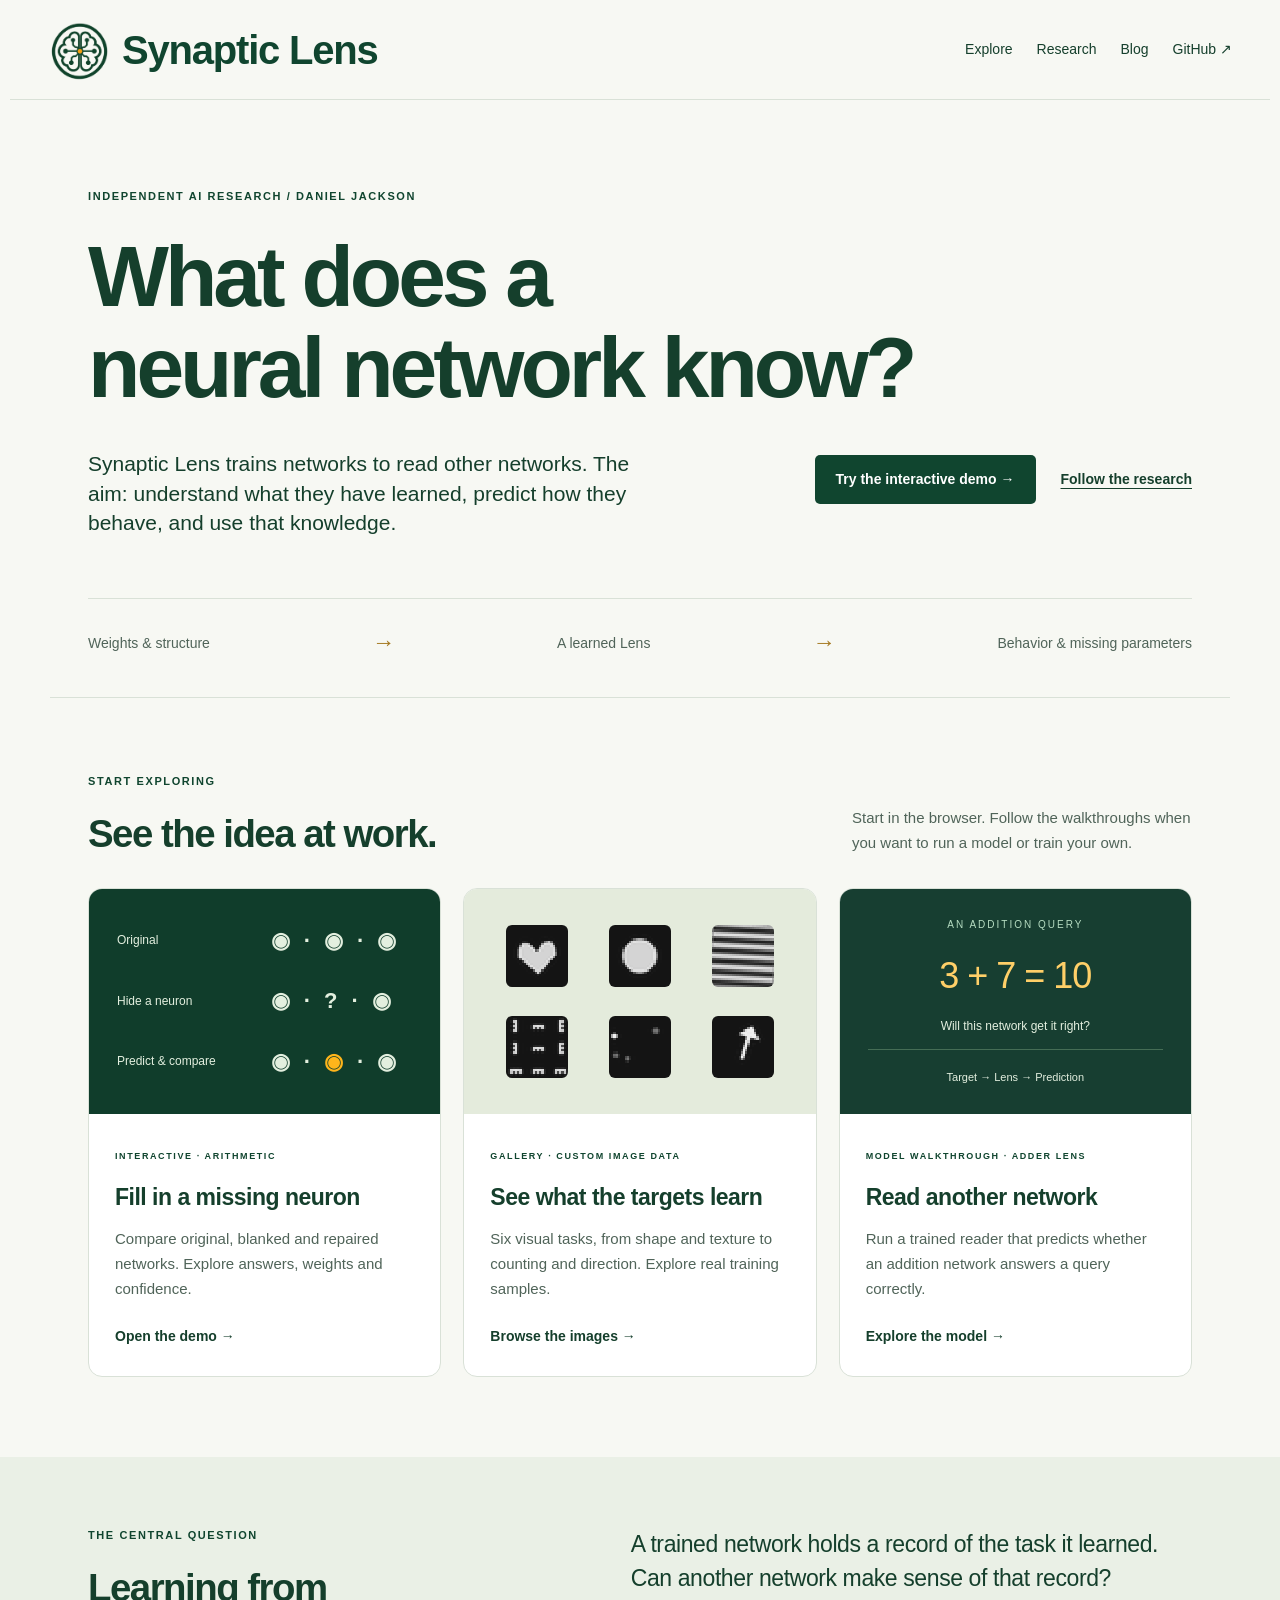
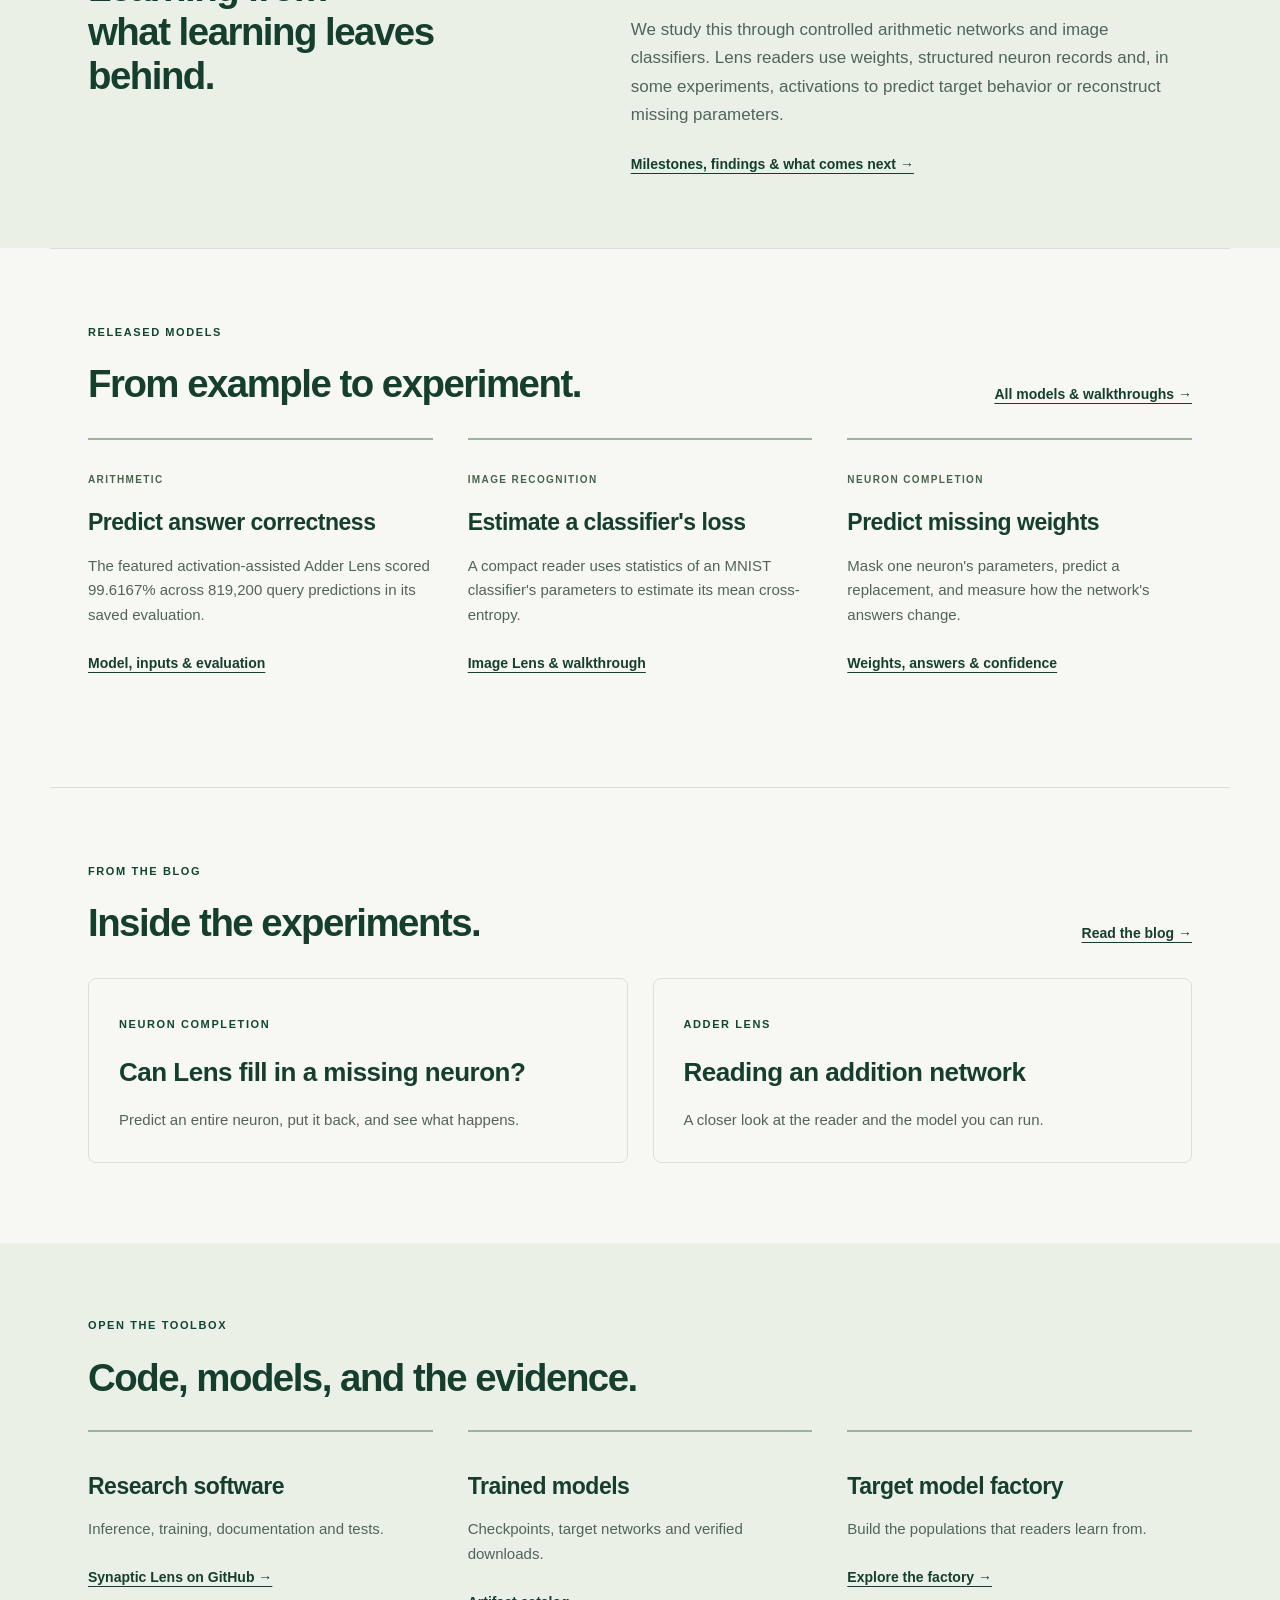
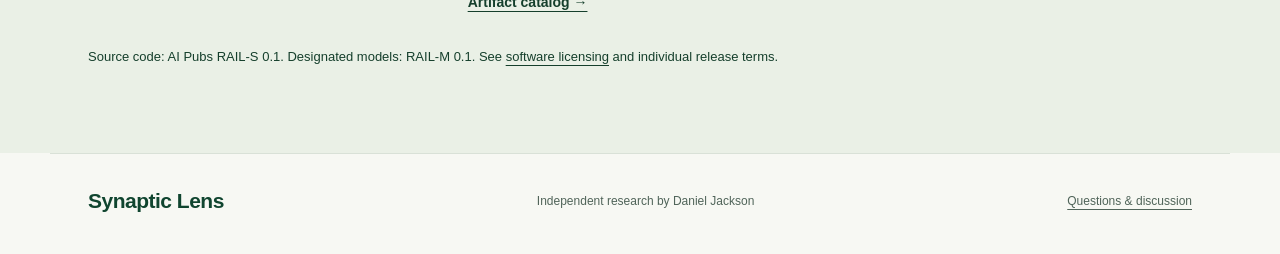
==== commit a0f1af88: "Build research showcase with explore hub, evidence charts and roadmap" ====
--- a/site/index.html
+++ b/site/index.html
@@ -1,29 +1,6 @@
-<!doctype html>
-<html lang="en"><head><meta charset="utf-8"><meta name="viewport" content="width=device-width, initial-scale=1"><meta name="description" content="Synaptic Lens is Daniel Jackson’s independent research project studying what neural networks reveal about their own capabilities. Explore the research, trained readers, and reproducible examples."><meta name="theme-color" content="#10452f"><title>Synaptic Lens · Learning to read neural networks</title><link rel="icon" type="image/png" href="assets/synaptic-lens-dark-green-brain-logo.png"><link rel="stylesheet" href="assets/site.css?v=examples-1"><link rel="canonical" href="https://danielrjackson.github.io/synaptic-lens/">
-<meta property="og:type" content="website">
-<meta property="og:site_name" content="Synaptic Lens">
-<meta property="og:title" content="Synaptic Lens · Learning to read neural networks">
-<meta property="og:description" content="Independent AI research by Daniel Jackson. Explore learned readers, the Adder Lens example, trained models and reproducible experiments.">
-<meta property="og:url" content="https://danielrjackson.github.io/synaptic-lens/">
-<meta property="og:image" content="https://danielrjackson.github.io/synaptic-lens/assets/synaptic-lens-dark-green-brain-logo.png">
-<meta property="og:image:type" content="image/png">
-<meta property="og:image:width" content="1254">
-<meta property="og:image:height" content="1254">
-<meta property="og:image:alt" content="Synaptic Lens dark-green circuit brain with an amber center">
-<meta name="twitter:card" content="summary">
-<meta name="twitter:title" content="Synaptic Lens · Learning to read neural networks">
-<meta name="twitter:description" content="Independent AI research, learned readers and reproducible Adder Lens experiments.">
-<meta name="twitter:image" content="https://danielrjackson.github.io/synaptic-lens/assets/synaptic-lens-dark-green-brain-logo.png">
-</head>
-<body><a class="skip" href="#main">Skip to content</a>
-<header class="wrap"><a class="brand" href="#"><img class="brand-logo" src="assets/synaptic-lens-dark-green-brain-logo.png" width="64" height="64" alt="">Synaptic Lens</a><nav aria-label="Main navigation"><a href="#overview">Overview</a><a href="#example">Adder Lens</a><a href="examples/neuron-completion.html">Neuron demo</a><a href="#image-example">Image Lens</a><a href="blog/">Blog</a><a href="#resources">Resources</a></nav></header>
-<main id="main"><section class="hero wrap"><div><p class="eyebrow">INDEPENDENT AI RESEARCH · DANIEL JACKSON</p><h1>Learning to read<br>neural networks.</h1><p class="lead">What can a network’s internal structure tell us about what it has learned?</p><p class="intro">Synaptic Lens builds learned readers that examine target networks and predict their behavior. Small, controlled experiments make that question concrete.</p><div class="actions"><a class="button" href="#overview">Explore the project <span aria-hidden="true">↓</span></a><a class="text-link" href="https://github.com/danielrjackson/synaptic-lens">View on GitHub ↗</a></div></div>
-<div class="diagram" aria-label="Conceptual diagram: target network weights and activations enter a Lens reader, which predicts target behavior"><div class="diagram-head"><span>THE RESEARCH IDEA</span><span class="dot"></span></div><svg viewBox="0 0 440 270" role="img" aria-label="An illustrative network and a separate reader"><defs><linearGradient id="line"><stop stop-color="#8cc9a6"/><stop offset="1" stop-color="#ffb51b"/></linearGradient></defs><g stroke="#3f6850" stroke-width="1.3"><path d="M35 60L115 40 195 80M35 60L115 105 195 80M35 60L115 175 195 80M35 130L115 40 195 155M35 130L115 105 195 155M35 130L115 175 195 155M35 200L115 40M35 200L115 105M35 200L115 175"/></g><g fill="#164a34" stroke="#8cc9a6" stroke-width="2"><circle cx="35" cy="60" r="9"/><circle cx="35" cy="130" r="9"/><circle cx="35" cy="200" r="9"/><circle cx="115" cy="40" r="9"/><circle cx="115" cy="105" r="9"/><circle cx="115" cy="175" r="9"/><circle cx="195" cy="80" r="9"/><circle cx="195" cy="155" r="9"/></g><path d="M223 117H278" stroke="url(#line)" stroke-width="2"/><path d="M273 111L280 117 273 123" fill="none" stroke="#ffb51b" stroke-width="2"/><rect x="294" y="69" width="120" height="98" rx="18" fill="#164a34" stroke="#ffb51b"/><circle cx="354" cy="117" r="25" fill="none" stroke="#ffb51b"/><circle cx="354" cy="117" r="12" fill="#ffb51b"/><g fill="#c8d9cd" font-family="Arial,sans-serif" font-size="13"><text x="65" y="245">Target network</text><text x="322" y="197">Lens reader</text></g></svg><div class="signal"><span>Weights · structure · activations*</span><strong>Predicted behavior →</strong></div><p class="diagram-note">Conceptual illustration. Inputs vary by reader; the featured Adder Lens uses activations.</p></div></section>
-<section id="overview" class="section wrap"><div class="section-label">01 / THE OVERVIEW</div><div class="editorial"><h2>A network as<br>a research subject.</h2><div><p class="large">A trained network is a record of learning. Synaptic Lens asks how much of that record another model can read.</p><p>The project trains separate readers on representations of target networks. Depending on the experiment, a reader sees weights, structured neuron records, arithmetic queries, or query-aligned activations. It then predicts a property of the target, such as its loss or whether it will answer a particular query correctly.</p><p>Addition networks provide a controlled starting point: a small architecture, a complete set of 100 ordered digit pairs, and target populations with different initializations and training histories. That makes it possible to examine shortcuts, compare baselines, and see where a promising result breaks down.</p><p>The longer-term direction is to build useful representations of learned capabilities and investigate how they can support navigation, localization, and better training decisions.</p></div></div></section>
-<section id="example" class="feature"><div class="wrap"><div class="section-label">02 / FEATURED EXAMPLE</div><div class="feature-top"><div><p class="eyebrow">SYN88 · ACTIVATION-ASSISTED READER</p><h2>Meet the Adder Lens.</h2><p class="large">Predicting whether another network gets an addition problem right.</p></div><a class="button light" href="https://github.com/danielrjackson/synaptic-lens/blob/main/docs/ADDER_EXAMPLE.md">Run the walkthrough ↗</a></div><div class="stats"><div><strong>99.6167<span>%</span></strong><p>Historical correctness-prediction accuracy</p></div><div><strong>819,200</strong><p>Query predictions in the saved evaluation</p></div><div><strong>512</strong><p>Independent target-root families</p></div></div><figure class="workflow"><img src="assets/adder-lens-workflow.png" width="1536" height="1024" loading="lazy" alt="Target weights, an addition query and query-aligned hidden activations enter the SYN88 reader, which predicts answer correctness."><figcaption>The featured Adder Lens: seed 27, update 17,000.</figcaption></figure><div class="feature-details"><div><h3>What the reader sees</h3><p>Canonicalized weights and biases, an arithmetic query, and its hidden ReLU activations from a 20–32–19 target MLP. The reader predicts correctness; target output logits are excluded from its inputs.</p><h3>Try the released checkpoint</h3><p>The walkthrough selects seed 27 at update 17,000 by the lowest saved validation objective among three released seeds. Downloads use pinned revisions and SHA-256 checks. Inference defaults to CUDA, with an explicit small CPU alternative.</p></div><aside class="scope"><h3>Read the result in context</h3><p>This is a historical, controlled evaluation across two target-training rules and eight ages. All states of a root stay in one partition.</p><p>The same complete 100-query arithmetic suite was used to train the targets. The result measures transfer across target roots. New-input generalization and broader architecture transfer remain open questions.</p><p>The walkthrough reproduces predictions for one target root and reports its sample results.</p><a href="https://github.com/danielrjackson/synaptic-lens/blob/main/docs/ADDER_EXAMPLE.md#historical-benchmark-evidence">Metrics, selection &amp; evidence identities ↗</a></aside></div></div></section>
-<section id="image-example" class="section wrap"><div class="section-label">03 / IMAGE-RECOGNITION LENS</div><h2>Read a classifier’s weights.</h2><p class="large">Predict an MNIST classifier’s mean loss from 192 statistics of its saved parameters.</p><figure class="workflow"><img src="assets/mnist-statistics-workflow.png" width="1536" height="1024" loading="lazy" alt="A classifier’s 32 parameter tensors become 192 statistics. A 192–64–32–1 Lens predicts mean cross-entropy on a fixed evaluation suite."><figcaption>The target classifier processes images; this Lens reads its saved parameters.</figcaption></figure><p>The released tensor-statistics Lens achieved 0.17140 mean absolute error in the saved development comparison, against 0.83429 for the constant training-mean baseline. The comparison covers ten target states from two development roots.</p><p><a class="button" href="https://github.com/danielrjackson/synaptic-lens/blob/main/docs/IMAGE_EXAMPLE.md">Run the image walkthrough ↗</a></p></section>
-<section class="section wrap"><div class="section-label">04 / WHAT THE EXPERIMENTS TEACH</div><h2>Progress includes the hard parts.</h2><div class="findings"><article><span class="number">01</span><h3>Structure can carry useful signal.</h3><p>A neuron-invariant observer outperformed shortcut baselines in a controlled output-rewiring study with 40 fresh target initializations. The comparison used one fitted observer and a fixed architecture.</p></article><article><span class="number">02</span><h3>Measure the behavior you care about.</h3><p>Regional attention improved probability estimates in a matched experiment. Query discrimination and reliable localization remained unresolved, with adverse paired-clone diagnostics.</p></article><article><span class="number">03</span><h3>Count the whole experiment.</h3><p>Learned allocation showed mixed gains and incurred substantial probe cost. Counting discarded updates and inspecting rare failures changed the interpretation of headline metrics.</p></article></div><a class="text-link" href="https://github.com/danielrjackson/synaptic-lens/blob/main/docs/RESULTS.md">Read selected results, controls &amp; limitations ↗</a></section>
-<section id="resources" class="resources"><div class="wrap"><div class="section-label">05 / EXPLORE &amp; REPRODUCE</div><div class="resource-header"><h2>The project, in one place.</h2><p>Code on GitHub. Trained readers and target populations on Hugging Face. Protocols alongside the evidence.</p></div><div class="resource-grid"><a class="resource" href="blog/filling-in-a-neuron.html"><span>NEW ARTICLE</span><h3>Can Lens fill in a missing neuron?</h3><p>Daniel's walkthrough of predicting missing weights and testing the restored network.</p></a><a class="resource" href="examples/neuron-completion.html"><span>INTERACTIVE DEMO</span><h3>Fill in a neuron</h3><p>Choose a missing neuron and compare saved predictions, actual weights and restored arithmetic answers.</p></a><a class="resource" href="https://github.com/danielrjackson/synaptic-lens/blob/main/docs/NEURON_COMPLETION.md"><span>INFERENCE GUIDE</span><h3>Run the neuron-completion Lens</h3><p>Download the trained reader and reconstruct a hidden neuron in original network coordinates.</p></a><a class="resource" href="https://github.com/danielrjackson/synaptic-lens/blob/main/docs/TRAIN_NEURON_COMPLETION.md"><span>TRAINING GUIDE</span><h3>Train a neuron reader</h3><p>Use the reproducible neuron-completion workflow with explicit data splits and CUDA training.</p></a><a class="resource" href="https://github.com/danielrjackson/synaptic-lens"><span>GITHUB ↗</span><h3>Research software</h3><p>Readers, structured representations, training workflows, tests and documentation.</p></a><a class="resource" href="https://huggingface.co/danielrjackson/synaptic-lens-adder"><span>HUGGING FACE ↗</span><h3>Adder Lens models</h3><p>Released SYN88 trajectory readers and SYN53 development-endpoint exports.</p></a><a class="resource" href="https://huggingface.co/danielrjackson/synaptic-lens-targets-adder"><span>HUGGING FACE ↗</span><h3>Adder target networks</h3><p>The historical target-root population, manifests and a small smoke fixture.</p></a><a class="resource" href="https://huggingface.co/danielrjackson/synaptic-lens-mnist"><span>HUGGING FACE ↗</span><h3>MNIST Lens models</h3><p>Weights-only and parameter-statistics observers of image-recognition targets.</p></a><a class="resource" href="https://huggingface.co/danielrjackson/synaptic-lens-targets-mnist"><span>HUGGING FACE ↗</span><h3>MNIST target networks</h3><p>Trained classifier parameters, coordinate schema and trajectory metadata.</p></a><a class="resource" href="https://github.com/danielrjackson/synaptic-lens/blob/main/docs/milestones/README.md"><span>DOCUMENTATION ↗</span><h3>Research milestones</h3><p>Input contracts, saved comparisons, checkpoint provenance and inference commands.</p></a></div><div class="small-links"><a href="https://github.com/danielrjackson/synaptic-lens/blob/main/docs/DOWNLOADS.md">Download guide ↗</a><a href="https://github.com/danielrjackson/synaptic-lens/blob/main/docs/milestones/syn88-generation.md">Target generation protocol ↗</a><a href="https://github.com/danielrjackson/synaptic-lens/blob/main/docs/REFERENCES.md">References ↗</a></div></div></section>
-<section class="section wrap about"><div><div class="section-label">ABOUT THE PROJECT</div><h2>Independent research.<br>Transparent process.</h2></div><div><p>Daniel Jackson develops Synaptic Lens as an independent research project. AI tools assist engineering and curation. The public repository brings together selected development milestones, research software, model releases and documented limitations.</p><p>This overview presents ongoing work and historical experimental evidence. The linked protocols describe the scope of each result and the inputs needed to evaluate it.</p><p class="license">Research-use licensing: source code uses AI Pubs RAIL-S 0.1; designated model files use RAIL-M 0.1. See the <a href="https://github.com/danielrjackson/synaptic-lens/blob/main/LICENSE.md">software license</a> and each <a href="https://github.com/danielrjackson/synaptic-lens/blob/main/docs/ARTIFACTS.md">release’s terms</a>.</p></div></section></main>
-<footer class="wrap"><a class="brand" href="#"><img class="brand-logo" src="assets/synaptic-lens-dark-green-brain-logo.png" width="64" height="64" alt="">Synaptic Lens</a><span>Project overview · November 2026</span><a href="https://github.com/danielrjackson/synaptic-lens/issues">Questions &amp; discussion ↗</a></footer>
-</body></html>
+<!doctype html><html lang="en"><head><meta charset="utf-8"><meta name="viewport" content="width=device-width,initial-scale=1"><title>Learning to read neural networks | Synaptic Lens</title><meta name="description" content="Explore Synaptic Lens: interactive neural-network experiments, trained readers, research milestones and reproducible models."><meta name="theme-color" content="#10452f"><link rel="icon" href="assets/synaptic-lens-dark-green-brain-logo.png"><link rel="stylesheet" href="assets/site.css"><link rel="stylesheet" href="assets/showcase.css"><link rel="canonical" href="https://danielrjackson.github.io/synaptic-lens/"><meta property="og:title" content="Learning to read neural networks | Synaptic Lens"><meta property="og:description" content="Explore Synaptic Lens: interactive neural-network experiments, trained readers, research milestones and reproducible models."><meta property="og:type" content="website"><meta property="og:image" content="https://danielrjackson.github.io/synaptic-lens/assets/synaptic-lens-dark-green-brain-logo.png"></head><body><a class="skip" href="#main">Skip to content</a><header class="wrap"><a class="brand" href="./"><img class="brand-logo" src="assets/synaptic-lens-dark-green-brain-logo.png" width="64" height="64" alt="">Synaptic Lens</a><nav aria-label="Main navigation"><a href="explore/">Explore</a><a href="research/">Research</a><a href="blog/">Blog</a><a href="https://github.com/danielrjackson/synaptic-lens">GitHub <span aria-hidden="true">↗</span></a></nav></header><main id="main"><section class="wrap showcase-hero"><p class="eyebrow">INDEPENDENT AI RESEARCH / DANIEL JACKSON</p><h1>What does a<br>neural network know?</h1><div class="hero-bottom"><p class="lead">Synaptic Lens trains networks to read other networks. The aim: understand what they have learned, predict how they behave, and use that knowledge.</p><div class="actions"><a class="button" href="examples/neuron-completion.html">Try the interactive demo →</a><a class="text-link" href="research/">Follow the research</a></div></div><div class="research-strip"><span>Weights &amp; structure</span><b aria-hidden="true">→</b><span>A learned Lens</span><b aria-hidden="true">→</b><span>Behavior &amp; missing parameters</span></div></section>
+<section id="overview" class="section wrap"><div class="section-heading"><div><p class="eyebrow">START EXPLORING</p><h2>See the idea at work.</h2></div><p>Start in the browser. Follow the walkthroughs when you want to run a model or train your own.</p></div><div class="show-grid"><a class="show-card" href="examples/neuron-completion.html"><div class="neuron-art" aria-hidden="true"><span>Original</span><b>◉ · ◉ · ◉</b><span>Hide a neuron</span><b>◉ · ? · ◉</b><span>Predict &amp; compare</span><b>◉ · <em>◉</em> · ◉</b></div><div class="card-copy"><span class="eyebrow">INTERACTIVE · ARITHMETIC</span><h3>Fill in a missing neuron</h3><p>Compare original, blanked and repaired networks. Explore answers, weights and confidence.</p><span class="text-link">Open the demo →</span></div></a><a class="show-card" href="examples/training-images.html"><div class="image-art" aria-hidden="true"><img src="assets/training-images/sprites/class-0-0.png" width="84" height="84" alt="" loading="lazy"><img src="assets/training-images/shapes/class-0-0.png" width="84" height="84" alt="" loading="lazy"><img src="assets/training-images/textures/class-0-0.png" width="84" height="84" alt="" loading="lazy"><img src="assets/training-images/count/class-0-0.png" width="84" height="84" alt="" loading="lazy"><img src="assets/training-images/location/class-0-0.png" width="84" height="84" alt="" loading="lazy"><img src="assets/training-images/arrows/class-0-0.png" width="84" height="84" alt="" loading="lazy"></div><div class="card-copy"><span class="eyebrow">GALLERY · CUSTOM IMAGE DATA</span><h3>See what the targets learn</h3><p>Six visual tasks, from shape and texture to counting and direction. Explore real training samples.</p><span class="text-link">Browse the images →</span></div></a><a class="show-card" href="explore/#example"><div class="query-art" aria-hidden="true"><small>AN ADDITION QUERY</small><b>3 + 7 = 10</b><span>Will this network get it right?</span><i>Target → Lens → Prediction</i></div><div class="card-copy"><span class="eyebrow">MODEL WALKTHROUGH · ADDER LENS</span><h3>Read another network</h3><p>Run a trained reader that predicts whether an addition network answers a query correctly.</p><span class="text-link">Explore the model →</span></div></a></div></section>
+<section class="research-band"><div class="wrap editorial"><div><p class="eyebrow">THE CENTRAL QUESTION</p><h2>Learning from<br>what learning leaves behind.</h2></div><div><p class="large">A trained network holds a record of the task it learned. Can another network make sense of that record?</p><p>We study this through controlled arithmetic networks and image classifiers. Lens readers use weights, structured neuron records and, in some experiments, activations to predict target behavior or reconstruct missing parameters.</p><a class="text-link" href="research/">Milestones, findings &amp; what comes next →</a></div></div></section>
+<section class="section wrap" id="example"><div class="section-heading"><div><p class="eyebrow">RELEASED MODELS</p><h2>From example to experiment.</h2></div><a class="text-link" href="explore/">All models &amp; walkthroughs →</a></div><div class="path-grid"><article><span class="tag">ARITHMETIC</span><h3>Predict answer correctness</h3><p>The featured activation-assisted Adder Lens scored 99.6167% across 819,200 query predictions in its saved evaluation.</p><a href="explore/#example">Model, inputs &amp; evaluation</a></article><article id="image-example"><span class="tag">IMAGE RECOGNITION</span><h3>Estimate a classifier's loss</h3><p>A compact reader uses statistics of an MNIST classifier's parameters to estimate its mean cross-entropy.</p><a href="explore/#image-example">Image Lens &amp; walkthrough</a></article><article><span class="tag">NEURON COMPLETION</span><h3>Predict missing weights</h3><p>Mask one neuron's parameters, predict a replacement, and measure how the network's answers change.</p><a href="examples/neuron-completion.html">Weights, answers &amp; confidence</a></article></div></section>
+<section class="section wrap"><div class="section-heading"><div><p class="eyebrow">FROM THE BLOG</p><h2>Inside the experiments.</h2></div><a class="text-link" href="blog/">Read the blog →</a></div><div class="story-grid"><a href="blog/filling-in-a-neuron.html"><span class="eyebrow">NEURON COMPLETION</span><h3>Can Lens fill in a missing neuron?</h3><p>Predict an entire neuron, put it back, and see what happens.</p></a><a href="blog/reading-an-adder.html"><span class="eyebrow">ADDER LENS</span><h3>Reading an addition network</h3><p>A closer look at the reader and the model you can run.</p></a></div></section>
+<section id="resources" class="resources"><div class="wrap"><p class="eyebrow">OPEN THE TOOLBOX</p><h2>Code, models, and the evidence.</h2><div class="path-grid"><article><h3>Research software</h3><p>Inference, training, documentation and tests.</p><a href="https://github.com/danielrjackson/synaptic-lens">Synaptic Lens on GitHub →</a></article><article><h3>Trained models</h3><p>Checkpoints, target networks and verified downloads.</p><a href="https://github.com/danielrjackson/synaptic-lens/blob/main/docs/ARTIFACTS.md">Artifact catalog →</a></article><article><h3>Target model factory</h3><p>Build the populations that readers learn from.</p><a href="https://github.com/danielrjackson/synaptic-lens-target-model-factory">Explore the factory →</a></article></div><p class="license">Source code: AI Pubs RAIL-S 0.1. Designated models: RAIL-M 0.1. See <a href="https://github.com/danielrjackson/synaptic-lens/blob/main/LICENSE.md">software licensing</a> and individual release terms.</p></div></section></main><footer class="wrap"><a class="brand" href="./">Synaptic Lens</a><span>Independent research by Daniel Jackson</span><a href="https://github.com/danielrjackson/synaptic-lens/issues">Questions &amp; discussion</a></footer></body></html>
--- a/site/assets/showcase.css
+++ b/site/assets/showcase.css
@@ -0,0 +1,5 @@
+/* Editorial research showcase. Shared demo styling remains in site.css. */
+header.wrap{max-width:1260px}header nav{gap:24px}header nav a[aria-current]{text-decoration:underline;text-decoration-thickness:2px;text-underline-offset:7px} .showcase-hero{padding-top:88px;padding-bottom:35px}.showcase-hero h1{font-size:clamp(48px,6.7vw,88px);max-width:920px;letter-spacing:-4px;margin:25px 0 35px}.hero-bottom{display:grid;grid-template-columns:1.2fr 1fr;gap:60px;align-items:start}.hero-bottom .lead{max-width:650px;font-size:21px}.hero-bottom .actions{margin:6px 0;justify-content:flex-end}.research-strip{display:flex;gap:30px;justify-content:space-between;align-items:center;border-top:1px solid var(--line);padding:25px 0 0;margin-top:40px;font-size:14px;color:var(--muted)}.research-strip b{color:#a57922;font-size:23px}.section-heading{display:flex;align-items:end;justify-content:space-between;gap:45px;margin-bottom:32px}.section-heading h2{margin-bottom:0}.section-heading>p{max-width:340px;font-size:15px;color:var(--muted);margin:0}.show-grid{display:grid;grid-template-columns:repeat(3,minmax(0,1fr));gap:22px}.show-card{border:1px solid var(--line);border-radius:14px;overflow:hidden;background:#fff;text-decoration:none;transition:transform .2s,box-shadow .2s}.show-card:hover{transform:translateY(-4px);box-shadow:0 14px 32px #10452f12}.card-copy{padding:26px}.card-copy h3{font-size:23px;margin:14px 0}.card-copy p{font-size:15px;color:var(--muted)}.card-copy .eyebrow{font-size:9px}.neuron-art,.image-art,.query-art{height:225px;background:#103d2b;display:grid;padding:28px;color:#e3efdf}.neuron-art{grid-template-columns:1fr 1fr;align-items:center;gap:12px}.neuron-art span{font-size:12px}.neuron-art b{font-size:22px;letter-spacing:4px;white-space:nowrap}.neuron-art em{color:#ffb51b;font-style:normal}.image-art{grid-template-columns:repeat(3,1fr);gap:13px;background:#e4ebdc;place-items:center}.image-art img{width:62px;height:62px;image-rendering:pixelated;border-radius:6px}.query-art{align-content:center;text-align:center;gap:12px;background:#173e31}.query-art small{font-size:10px;letter-spacing:2px;color:#b5dcc1}.query-art b{font-size:36px;color:#ffcf68;font-weight:500;letter-spacing:-1px}.query-art span{font-size:12px}.query-art i{font-style:normal;font-size:11px;border-top:1px solid #456d55;padding-top:18px}.research-band{padding:70px 0;background:#eaf0e6}.research-band .editorial{grid-template-columns:1fr 1.2fr;gap:75px}.path-grid{display:grid;grid-template-columns:repeat(3,minmax(0,1fr));gap:35px;margin-top:30px;margin-bottom:30px}.path-grid article{border-top:2px solid #9db39c;padding-top:24px}.path-grid h3{font-size:23px;margin:15px 0}.path-grid p{font-size:15px;color:var(--muted)}.path-grid a{font-size:14px;font-weight:700}.tag{font-size:10px;font-weight:bold;letter-spacing:1.4px;color:#49624e}.story-grid{display:grid;grid-template-columns:1fr 1fr;gap:25px}.story-grid>a{padding:30px;border:1px solid var(--line);border-radius:8px;text-decoration:none}.story-grid h3{font-size:26px;margin:18px 0}.story-grid p{font-size:15px;color:var(--muted);margin:0}.story-grid>a:hover{background:#eaf0e6}.page-intro{padding-top:65px;padding-bottom:30px}.page-intro h1{max-width:850px}.page-intro .lead{max-width:760px}.compact{padding-top:30px}.timeline{list-style:none;padding:0;margin:35px 0;position:relative}.timeline>li{display:grid;grid-template-columns:155px 1fr;gap:40px;border-top:1px solid var(--line);padding:30px 0}.timeline time{font-size:13px;font-weight:bold;color:var(--muted)}.timeline h3{font-size:25px}.timeline p{max-width:760px;font-size:16px}.timeline a{font-size:13px}.result-grid{display:grid;grid-template-columns:1fr 1fr;gap:25px}.result-chart{padding:28px;border:1px solid var(--line);border-radius:10px;background:white}.result-chart h3{font-size:23px}.result-chart p,.result-chart figcaption{font-size:13px;color:var(--muted)}.result-chart figure{margin:25px 0}.bar-row{margin:18px 0;font-size:13px;display:grid;grid-template-columns:130px 1fr 60px;gap:12px;align-items:center}.bar-track{height:18px;background:#edf0e8;border-radius:3px;overflow:hidden}.bar-fill{height:100%;background:#a7baa7}.bar-fill.lens{background:#185638}.bar-row strong{text-align:right;font-size:13px}.research-note{padding:24px;border-left:3px solid #a67c2c;background:#f1f1e5;font-size:15px;color:var(--muted)}.roadmap-state{font-size:10px;font-weight:bold;letter-spacing:1px;border:1px solid #9cb29f;border-radius:20px;padding:4px 10px;display:inline-block}.evidence-links{display:flex;flex-wrap:wrap;gap:25px;font-size:14px}.research-band .eyebrow{color:var(--teal)}
+@media(max-width:1000px){header{flex-wrap:wrap;padding-top:18px;padding-bottom:18px}.hero-bottom{gap:25px}.hero-bottom .actions{justify-content:flex-start}.show-grid{gap:14px}.card-copy{padding:20px}.neuron-art{padding:18px;gap:6px}.neuron-art b{letter-spacing:1px;font-size:18px}.image-art{padding:20px;gap:7px}.image-art img{width:55px;height:55px}.query-art b{font-size:30px}.bar-row{grid-template-columns:105px 1fr 55px}}
+@media(max-width:720px){.showcase-hero{padding-top:45px}.showcase-hero h1{letter-spacing:-2px;font-size:54px}.hero-bottom,.show-grid,.path-grid,.story-grid,.result-grid,.research-band .editorial{grid-template-columns:1fr}.hero-bottom{gap:0}.hero-bottom .actions{margin:10px 0}.research-strip{gap:12px;font-size:11px;align-items:center}.research-strip b{font-size:18px}.section-heading{display:block}.section-heading>p{margin-top:22px}.section-heading>.text-link{display:inline-block;margin-top:20px}.show-card{display:grid;grid-template-columns:1fr}.neuron-art,.image-art,.query-art{height:190px}.neuron-art{padding:25px 40px}.neuron-art b{font-size:24px;letter-spacing:5px}.image-art{grid-template-columns:repeat(3,1fr)}.image-art img{width:62px;height:62px}.research-band{padding:48px 0}.path-grid{gap:18px}.timeline>li{grid-template-columns:1fr;gap:12px}.timeline h3{font-size:23px}.result-chart{padding:20px}.bar-row{grid-template-columns:105px 1fr 55px;gap:8px}.page-intro{padding-top:42px}.page-intro h1{font-size:44px}.story-grid>a{padding:24px}.research-band .editorial{gap:15px}header nav{gap:22px}.section-heading h2{max-width:350px}}
+@media(prefers-reduced-motion:reduce){.show-card{transition:none}}
